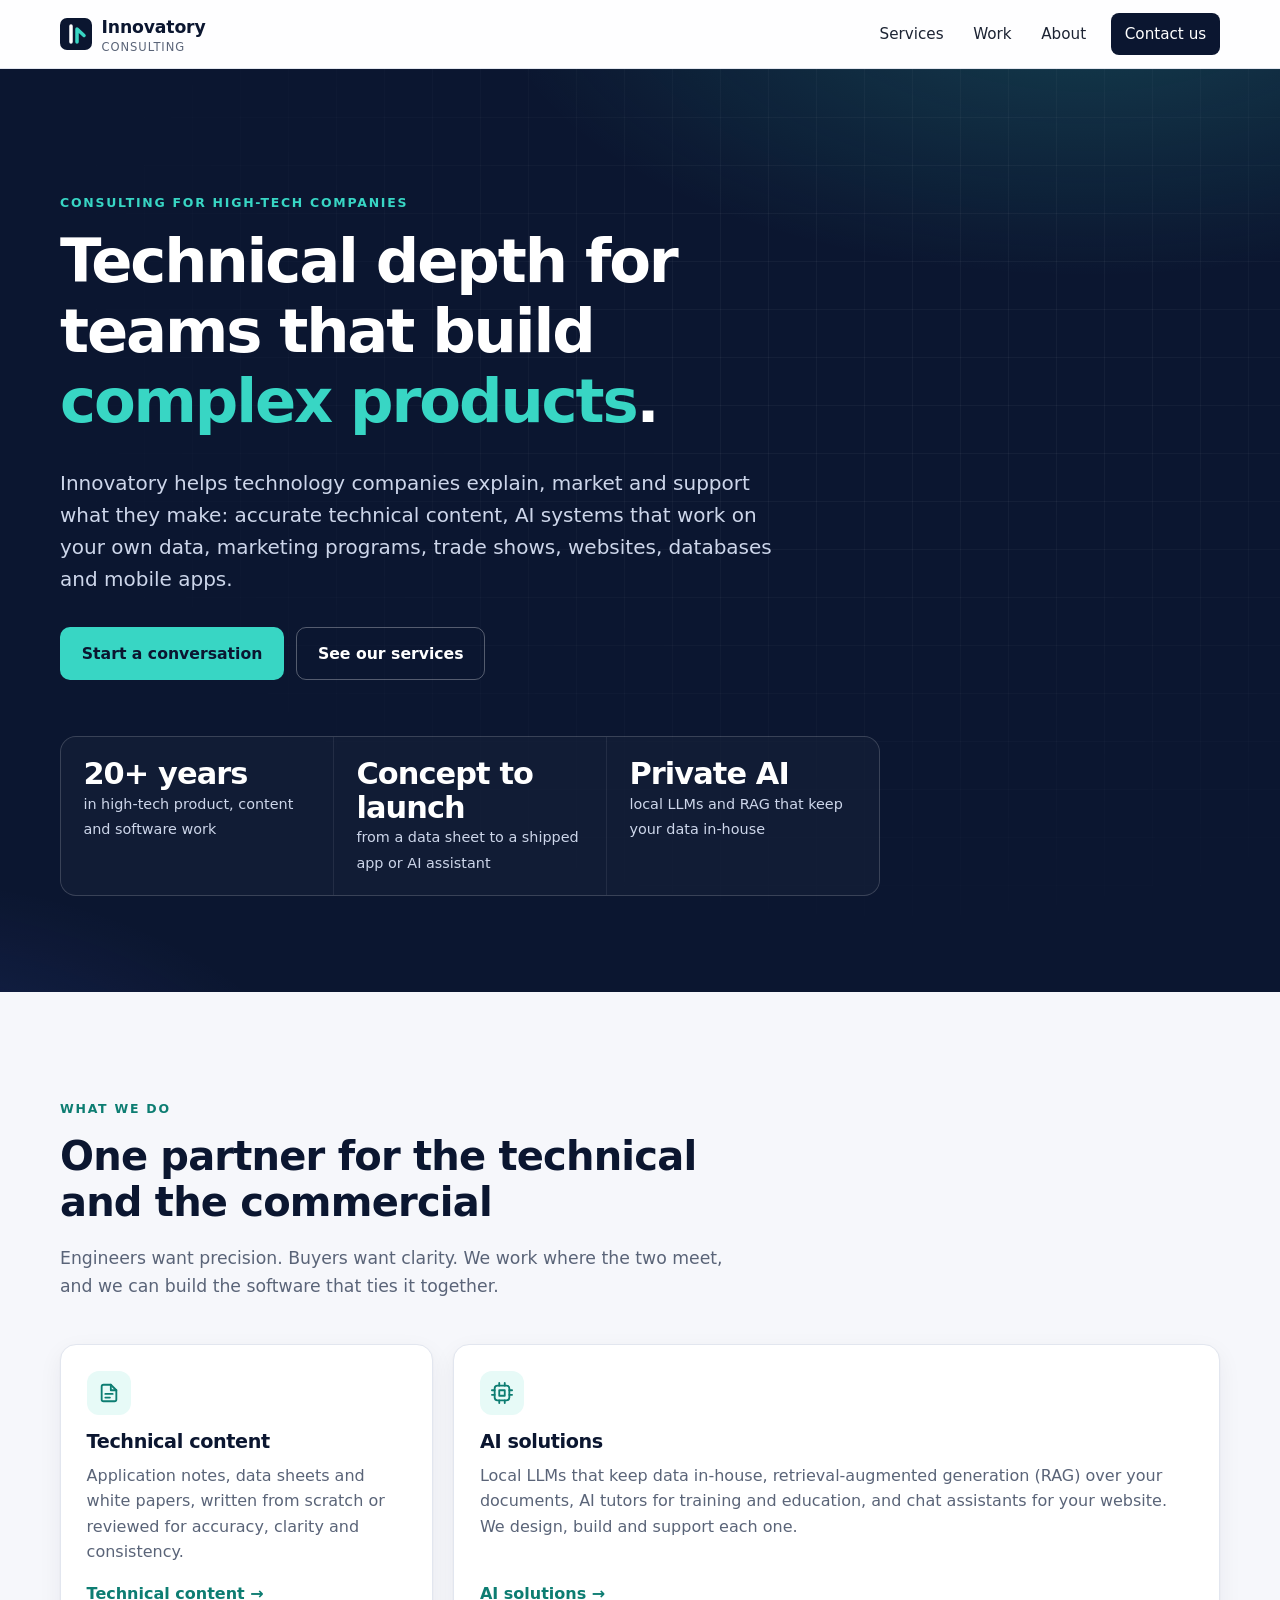
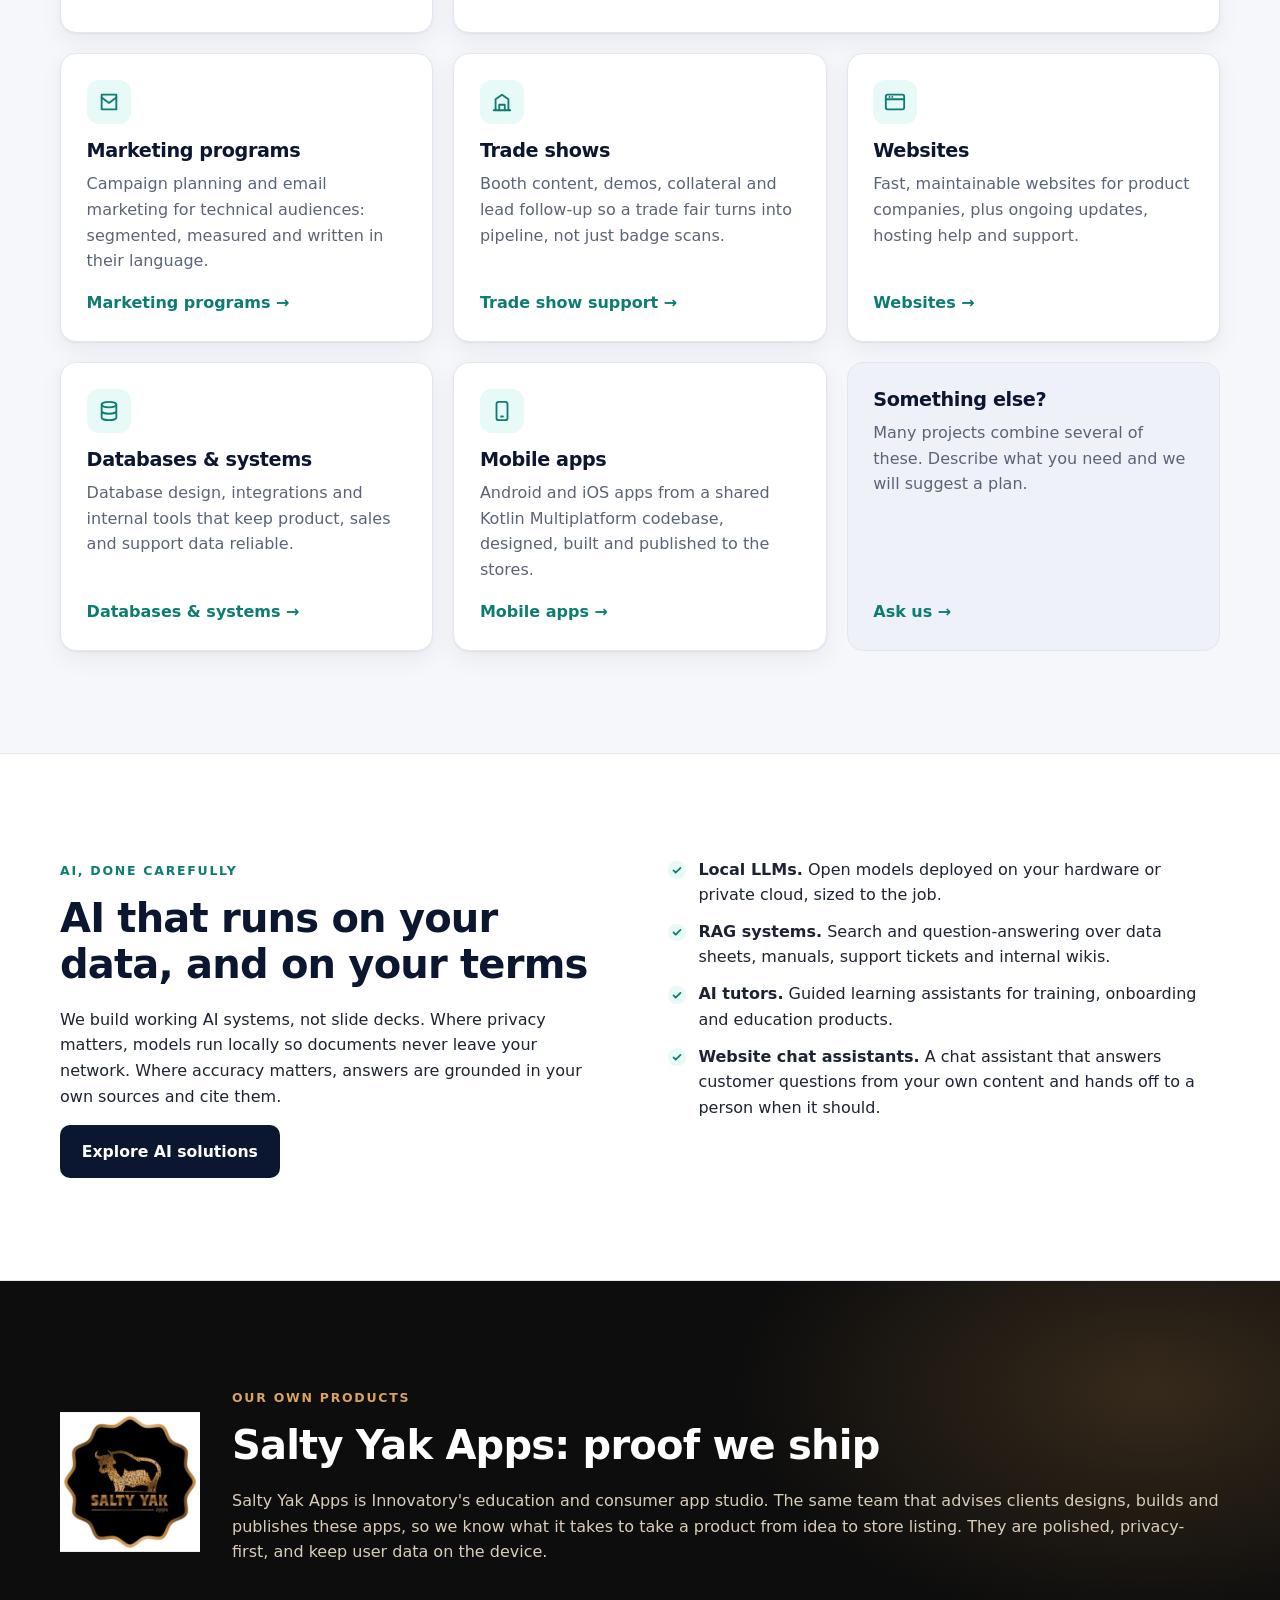
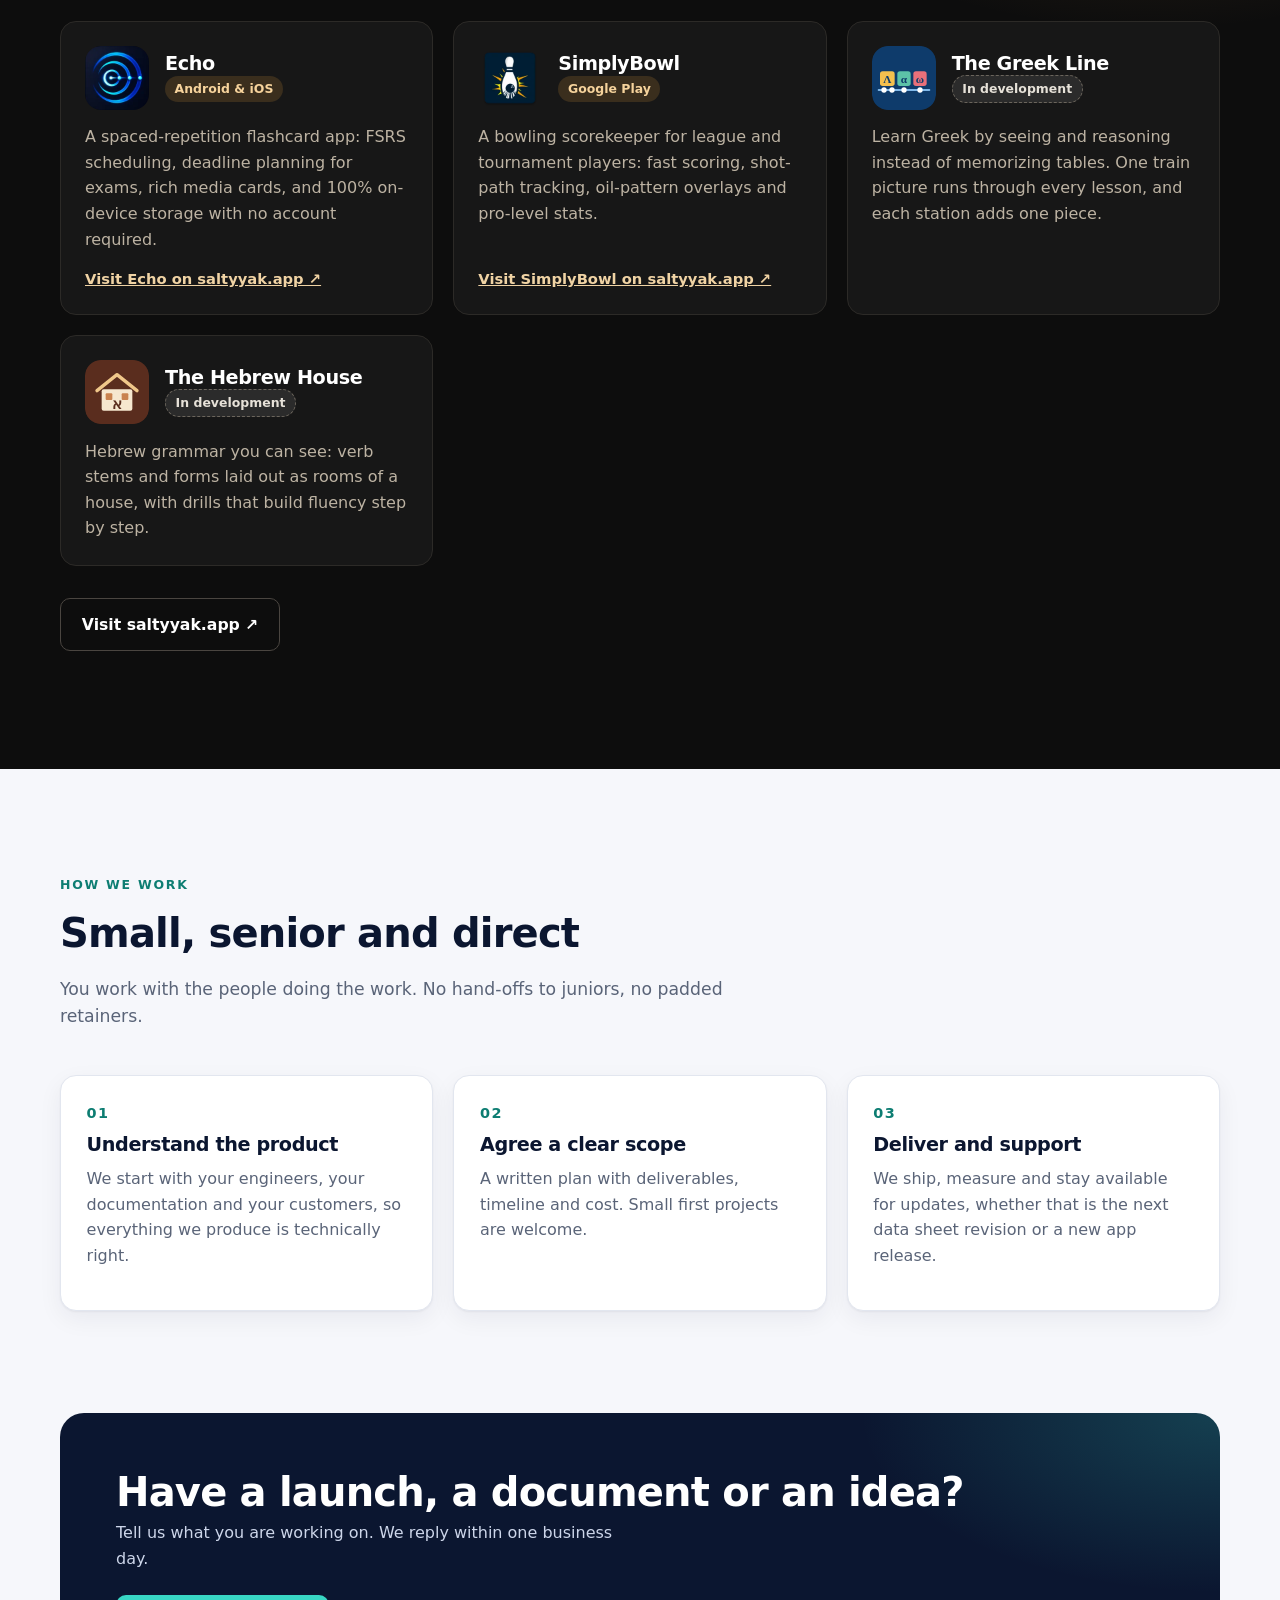
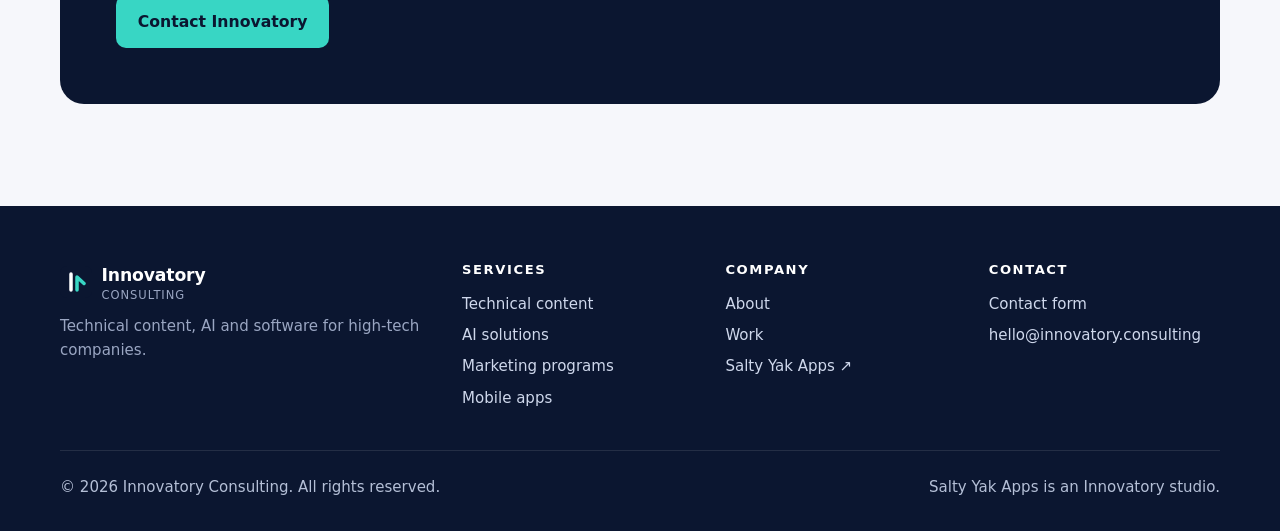
==== index.html @ 27457ef3 "Add new Innovatory Consulting static website Static HTML/CSS/JS site replacing the WordPress site: h" ====
<!doctype html>
<html lang="en">
<head>
  <meta charset="utf-8">
  <meta name="viewport" content="width=device-width, initial-scale=1">
  <title>Innovatory Consulting | Technical content, AI and software for high-tech companies</title>
  <meta name="description" content="Innovatory Consulting helps high-end technology companies with technical content, AI solutions, marketing programs, trade shows, websites, databases and mobile apps. 20+ years of experience.">
  <link rel="canonical" href="https://innovatory.consulting/">
  <link rel="icon" href="/favicon.svg" type="image/svg+xml">
  <meta property="og:title" content="Innovatory Consulting">
  <meta property="og:description" content="Technical content, AI and software for high-tech companies.">
  <meta property="og:type" content="website">
  <meta property="og:url" content="https://innovatory.consulting/">
  <link rel="stylesheet" href="/assets/css/site.css">
  <script src="/assets/js/site.js" defer></script>
</head>
<body>
  <a class="skip" href="#main">Skip to content</a>
  <header class="site-header">
    <div class="container">
      <a class="brand" href="/"><img src="/favicon.svg" alt="" width="32" height="32"><span>Innovatory<small>Consulting</small></span></a>
      <button class="nav-toggle" aria-label="Open menu" aria-expanded="false" aria-controls="nav"><span></span></button>
      <nav class="nav" id="nav" aria-label="Main">
        <a href="/services/">Services</a>
        <a href="/work/">Work</a>
        <a href="/about/">About</a>
        <a class="btn btn-primary" href="/contact/">Contact us</a>
      </nav>
    </div>
  </header>

  <main id="main">
    <section class="hero">
      <div class="container">
        <span class="eyebrow">Consulting for high-tech companies</span>
        <h1>Technical depth for teams that build <em>complex products</em>.</h1>
        <p class="lead">Innovatory helps technology companies explain, market and support what they make: accurate technical content, AI systems that work on your own data, marketing programs, trade shows, websites, databases and mobile apps.</p>
        <div class="hero-actions">
          <a class="btn btn-accent" href="/contact/">Start a conversation</a>
          <a class="btn btn-ghost" href="/services/">See our services</a>
        </div>
        <div class="facts">
          <div><strong>20+ years</strong><span>in high-tech product, content and software work</span></div>
          <div><strong>Concept to launch</strong><span>from a data sheet to a shipped app or AI assistant</span></div>
          <div><strong>Private AI</strong><span>local LLMs and RAG that keep your data in-house</span></div>
        </div>
      </div>
    </section>

    <section class="section">
      <div class="container">
        <div class="section-head">
          <span class="eyebrow">What we do</span>
          <h2>One partner for the technical and the commercial</h2>
          <p>Engineers want precision. Buyers want clarity. We work where the two meet, and we can build the software that ties it together.</p>
        </div>
        <div class="grid grid-3">
          <article class="card">
            <div class="icon"><svg viewBox="0 0 24 24" fill="none" stroke="currentColor" stroke-width="2" stroke-linecap="round" stroke-linejoin="round"><path d="M14 3H6a2 2 0 0 0-2 2v14a2 2 0 0 0 2 2h12a2 2 0 0 0 2-2V9z"/><path d="M14 3v6h6M8 13h8M8 17h5"/></svg></div>
            <h3>Technical content</h3>
            <p>Application notes, data sheets and white papers, written from scratch or reviewed for accuracy, clarity and consistency.</p>
            <a class="link-arrow" href="/services/#technical-content">Technical content</a>
          </article>
          <article class="card card-wide">
            <div class="icon"><svg viewBox="0 0 24 24" fill="none" stroke="currentColor" stroke-width="2" stroke-linecap="round" stroke-linejoin="round"><rect x="4" y="4" width="16" height="16" rx="3"/><path d="M9 9h6v6H9zM9 1v3M15 1v3M9 20v3M15 20v3M20 9h3M20 14h3M1 9h3M1 14h3"/></svg></div>
            <h3>AI solutions</h3>
            <p>Local LLMs that keep data in-house, retrieval-augmented generation (RAG) over your documents, AI tutors for training and education, and chat assistants for your website. We design, build and support each one.</p>
            <a class="link-arrow" href="/services/#ai">AI solutions</a>
          </article>
          <article class="card">
            <div class="icon"><svg viewBox="0 0 24 24" fill="none" stroke="currentColor" stroke-width="2" stroke-linecap="round" stroke-linejoin="round"><path d="M4 4h16v16H4z"/><path d="m4 7 8 6 8-6"/></svg></div>
            <h3>Marketing programs</h3>
            <p>Campaign planning and email marketing for technical audiences: segmented, measured and written in their language.</p>
            <a class="link-arrow" href="/services/#marketing">Marketing programs</a>
          </article>
          <article class="card">
            <div class="icon"><svg viewBox="0 0 24 24" fill="none" stroke="currentColor" stroke-width="2" stroke-linecap="round" stroke-linejoin="round"><path d="M3 21h18M5 21V9l7-5 7 5v12"/><path d="M9 21v-6h6v6"/></svg></div>
            <h3>Trade shows</h3>
            <p>Booth content, demos, collateral and lead follow-up so a trade fair turns into pipeline, not just badge scans.</p>
            <a class="link-arrow" href="/services/#trade-shows">Trade show support</a>
          </article>
          <article class="card">
            <div class="icon"><svg viewBox="0 0 24 24" fill="none" stroke="currentColor" stroke-width="2" stroke-linecap="round" stroke-linejoin="round"><rect x="2" y="4" width="20" height="16" rx="2"/><path d="M2 9h20M6 6.5h.01M9 6.5h.01"/></svg></div>
            <h3>Websites</h3>
            <p>Fast, maintainable websites for product companies, plus ongoing updates, hosting help and support.</p>
            <a class="link-arrow" href="/services/#websites">Websites</a>
          </article>
          <article class="card">
            <div class="icon"><svg viewBox="0 0 24 24" fill="none" stroke="currentColor" stroke-width="2" stroke-linecap="round" stroke-linejoin="round"><ellipse cx="12" cy="5" rx="8" ry="3"/><path d="M4 5v14c0 1.7 3.6 3 8 3s8-1.3 8-3V5M4 12c0 1.7 3.6 3 8 3s8-1.3 8-3"/></svg></div>
            <h3>Databases &amp; systems</h3>
            <p>Database design, integrations and internal tools that keep product, sales and support data reliable.</p>
            <a class="link-arrow" href="/services/#data">Databases &amp; systems</a>
          </article>
          <article class="card">
            <div class="icon"><svg viewBox="0 0 24 24" fill="none" stroke="currentColor" stroke-width="2" stroke-linecap="round" stroke-linejoin="round"><rect x="6" y="2" width="12" height="20" rx="2.5"/><path d="M11 18h2"/></svg></div>
            <h3>Mobile apps</h3>
            <p>Android and iOS apps from a shared Kotlin Multiplatform codebase, designed, built and published to the stores.</p>
            <a class="link-arrow" href="/services/#mobile">Mobile apps</a>
          </article>
          <article class="card card-cta">
            <h3>Something else?</h3>
            <p>Many projects combine several of these. Describe what you need and we will suggest a plan.</p>
            <a class="link-arrow" href="/contact/">Ask us</a>
          </article>
        </div>
      </div>
    </section>

    <section class="section section-alt">
      <div class="container split">
        <div>
          <span class="eyebrow">AI, done carefully</span>
          <h2>AI that runs on your data, and on your terms</h2>
          <p class="prose">We build working AI systems, not slide decks. Where privacy matters, models run locally so documents never leave your network. Where accuracy matters, answers are grounded in your own sources and cite them.</p>
          <a class="btn btn-primary" href="/services/#ai">Explore AI solutions</a>
        </div>
        <ul class="checklist">
          <li><strong>Local LLMs.</strong> Open models deployed on your hardware or private cloud, sized to the job.</li>
          <li><strong>RAG systems.</strong> Search and question-answering over data sheets, manuals, support tickets and internal wikis.</li>
          <li><strong>AI tutors.</strong> Guided learning assistants for training, onboarding and education products.</li>
          <li><strong>Website chat assistants.</strong> A chat assistant that answers customer questions from your own content and hands off to a person when it should.</li>
        </ul>
      </div>
    </section>

    <section class="section yak-band" id="salty-yak">
      <div class="container">
        <div class="yak-intro">
          <img src="/assets/img/saltyyak-logo.webp" alt="Salty Yak Apps logo" width="140" height="140" loading="lazy">
          <div>
            <span class="eyebrow">Our own products</span>
            <h2>Salty Yak Apps: proof we ship</h2>
            <p>Salty Yak Apps is Innovatory's education and consumer app studio. The same team that advises clients designs, builds and publishes these apps, so we know what it takes to take a product from idea to store listing. They are polished, privacy-first, and keep user data on the device.</p>
          </div>
        </div>
        <div class="grid grid-2">
          <article class="app-card">
            <header><img src="/assets/img/echo-icon.webp" alt="" width="64" height="64" loading="lazy"><div><h3>Echo</h3><span class="tag">Android &amp; iOS</span></div></header>
            <p>A spaced-repetition flashcard app: FSRS scheduling, deadline planning for exams, rich media cards, and 100% on-device storage with no account required.</p>
            <div class="links"><a href="https://saltyyak.app/echo/" rel="noopener">Visit Echo on saltyyak.app ↗</a></div>
          </article>
          <article class="app-card">
            <header><img src="/assets/img/simplybowl-icon.webp" alt="" width="64" height="64" loading="lazy"><div><h3>SimplyBowl</h3><span class="tag">Google Play</span></div></header>
            <p>A bowling scorekeeper for league and tournament players: fast scoring, shot-path tracking, oil-pattern overlays and pro-level stats.</p>
            <div class="links"><a href="https://saltyyak.app/simplybowl/" rel="noopener">Visit SimplyBowl on saltyyak.app ↗</a></div>
          </article>
          <article class="app-card">
            <header><img src="/assets/img/greek-line.svg" alt="" width="64" height="64" loading="lazy"><div><h3>The Greek Line</h3><span class="tag dev">In development</span></div></header>
            <p>Learn Greek by seeing and reasoning instead of memorizing tables. One train picture runs through every lesson, and each station adds one piece.</p>
          </article>
          <article class="app-card">
            <header><img src="/assets/img/hebrew-house.svg" alt="" width="64" height="64" loading="lazy"><div><h3>The Hebrew House</h3><span class="tag dev">In development</span></div></header>
            <p>Hebrew grammar you can see: verb stems and forms laid out as rooms of a house, with drills that build fluency step by step.</p>
          </article>
        </div>
        <p style="margin-top:2rem"><a class="btn btn-outline" href="https://saltyyak.app/" rel="noopener">Visit saltyyak.app ↗</a></p>
      </div>
    </section>

    <section class="section">
      <div class="container">
        <div class="section-head">
          <span class="eyebrow">How we work</span>
          <h2>Small, senior and direct</h2>
          <p>You work with the people doing the work. No hand-offs to juniors, no padded retainers.</p>
        </div>
        <div class="grid grid-3 steps">
          <article class="card"><h3>Understand the product</h3><p>We start with your engineers, your documentation and your customers, so everything we produce is technically right.</p></article>
          <article class="card"><h3>Agree a clear scope</h3><p>A written plan with deliverables, timeline and cost. Small first projects are welcome.</p></article>
          <article class="card"><h3>Deliver and support</h3><p>We ship, measure and stay available for updates, whether that is the next data sheet revision or a new app release.</p></article>
        </div>
      </div>
    </section>

    <!--
      TESTIMONIALS (placeholder, hidden). To publish real testimonials, replace the text below
      with quotes the clients have approved, then remove these comment markers.
    <section class="section section-alt">
      <div class="container">
        <div class="section-head"><span class="eyebrow">Clients</span><h2>What clients say</h2></div>
        <div class="grid grid-3">
          <figure class="card"><blockquote>"Client quote here."</blockquote><figcaption>Name, Title, Company</figcaption></figure>
        </div>
      </div>
    </section>
    -->

    <section class="section" style="padding-top:0">
      <div class="container">
        <div class="cta">
          <div>
            <h2>Have a launch, a document or an idea?</h2>
            <p>Tell us what you are working on. We reply within one business day.</p>
          </div>
          <a class="btn btn-accent" href="/contact/">Contact Innovatory</a>
        </div>
      </div>
    </section>
  </main>

  <footer class="site-footer">
    <div class="container">
      <div class="footer-grid">
        <div>
          <a class="brand" href="/"><img src="/favicon.svg" alt="" width="32" height="32"><span>Innovatory<small>Consulting</small></span></a>
          <p>Technical content, AI and software for high-tech companies.</p>
        </div>
        <div><h4>Services</h4><ul>
          <li><a href="/services/#technical-content">Technical content</a></li>
          <li><a href="/services/#ai">AI solutions</a></li>
          <li><a href="/services/#marketing">Marketing programs</a></li>
          <li><a href="/services/#mobile">Mobile apps</a></li>
        </ul></div>
        <div><h4>Company</h4><ul>
          <li><a href="/about/">About</a></li>
          <li><a href="/work/">Work</a></li>
          <li><a href="https://saltyyak.app/" rel="noopener">Salty Yak Apps ↗</a></li>
        </ul></div>
        <div><h4>Contact</h4><ul>
          <li><a href="/contact/">Contact form</a></li>
          <li><a href="mailto:hello@innovatory.consulting">hello@innovatory.consulting</a></li>
        </ul></div>
      </div>
      <div class="footer-bottom"><span>© <span data-year>2026</span> Innovatory Consulting. All rights reserved.</span><span>Salty Yak Apps is an Innovatory studio.</span></div>
    </div>
  </footer>
</body>
</html>
---- assets/css/site.css ----
/* Innovatory Consulting — site styles. No build step; edit directly. */
:root {
  --ink: #0b1630;
  --ink-2: #132447;
  --accent: #38d6c4;
  --accent-ink: #0d7d72;
  --text: #1c2333;
  --muted: #5a6478;
  --bg: #f6f7fb;
  --card: #fff;
  --line: #e2e6ef;
  --radius: 16px;
  --shadow: 0 1px 2px rgb(11 22 48 / 5%), 0 8px 24px rgb(11 22 48 / 6%);
  --max: 1160px;
  --font: ui-sans-serif, system-ui, -apple-system, "Segoe UI", Roboto, "Helvetica Neue", Arial, sans-serif;
}

*, *::before, *::after { box-sizing: border-box; }
html { scroll-behavior: smooth; scroll-padding-top: 88px; }
@media (prefers-reduced-motion: reduce) { html { scroll-behavior: auto; } }
body { margin: 0; font-family: var(--font); color: var(--text); background: var(--bg); line-height: 1.6; -webkit-font-smoothing: antialiased; }
img { max-width: 100%; display: block; }
a { color: var(--accent-ink); }
h1, h2, h3, h4 { overflow-wrap: break-word; color: var(--ink); line-height: 1.15; letter-spacing: -0.02em; margin: 0 0 .5em; }
h1 { font-size: clamp(2rem, 5vw + .5rem, 3.8rem); letter-spacing: -0.035em; }
h2 { font-size: clamp(1.75rem, 3.2vw, 2.5rem); }
h3 { font-size: 1.2rem; }
p { margin: 0 0 1em; }
.container { width: min(var(--max), 100% - 2.5rem); margin-inline: auto; }
.skip { position: absolute; left: -999px; top: 0; background: #fff; padding: .6rem 1rem; z-index: 100; }
.skip:focus { left: 1rem; top: 1rem; }

/* Header */
.site-header { position: sticky; top: 0; z-index: 50; background: rgb(255 255 255 / 85%); backdrop-filter: saturate(1.6) blur(12px); border-bottom: 1px solid var(--line); }
.site-header .container { display: flex; align-items: center; justify-content: space-between; height: 68px; }
.brand { display: flex; align-items: center; gap: .6rem; text-decoration: none; color: var(--ink); font-weight: 700; font-size: 1.08rem; letter-spacing: -0.01em; }
.brand img { width: 32px; height: 32px; }
.brand small { display: block; font-weight: 500; font-size: .72rem; color: var(--muted); letter-spacing: .08em; text-transform: uppercase; line-height: 1; }
.nav { display: flex; align-items: center; gap: .25rem; }
.nav a { color: var(--text); text-decoration: none; font-weight: 500; font-size: .95rem; padding: .5rem .8rem; border-radius: 8px; }
.nav a:hover { background: #eef1f7; }
.nav a[aria-current="page"] { color: var(--ink); background: #eef1f7; }
.nav .btn { margin-left: .5rem; }
.nav-toggle { display: none; background: none; border: 1px solid var(--line); border-radius: 10px; width: 42px; height: 42px; cursor: pointer; }
.nav-toggle span, .nav-toggle span::before, .nav-toggle span::after { display: block; width: 18px; height: 2px; background: var(--ink); margin: auto; position: relative; content: ""; }
.nav-toggle span::before { position: absolute; top: -6px; } .nav-toggle span::after { position: absolute; top: 6px; }
@media (max-width: 820px) {
  .nav-toggle { display: block; }
  .nav { display: none; position: absolute; top: 68px; left: 0; right: 0; background: #fff; flex-direction: column; align-items: stretch; padding: .75rem 1.25rem 1.25rem; border-bottom: 1px solid var(--line); box-shadow: var(--shadow); }
  .nav.open { display: flex; }
  .nav a { padding: .8rem; }
  .nav .btn { margin: .5rem 0 0; text-align: center; }
}

/* Buttons */
.btn { display: inline-flex; align-items: center; justify-content: center; gap: .5rem; padding: .8rem 1.3rem; border-radius: 10px; font-weight: 600; font-size: .98rem; text-decoration: none; border: 1px solid transparent; cursor: pointer; transition: transform .15s ease, background .15s ease, box-shadow .15s ease; font-family: inherit; }
.btn:hover { transform: translateY(-1px); }
.btn-primary { background: var(--ink); color: #fff !important; }
.btn-primary:hover { background: var(--ink-2); box-shadow: 0 6px 18px rgb(11 22 48 / 22%); }
.btn-accent { background: var(--accent); color: var(--ink) !important; }
.btn-accent:hover { background: #5be3d3; }
.btn-ghost { border-color: rgb(255 255 255 / 30%); color: #fff !important; }
.btn-ghost:hover { background: rgb(255 255 255 / 8%); }
.btn-outline { border-color: var(--line); color: var(--ink) !important; background: #fff; }
.link-arrow { font-weight: 600; text-decoration: none; color: var(--accent-ink); }
.link-arrow::after { content: " →"; transition: margin .15s; }
.link-arrow:hover::after { margin-left: .2rem; }

/* Hero */
.hero { position: relative; color: #cdd6ea; background: radial-gradient(1000px 500px at 85% -10%, rgb(56 214 196 / 22%), transparent 60%), radial-gradient(800px 500px at -10% 120%, rgb(88 112 255 / 22%), transparent 60%), var(--ink); overflow: hidden; }
.hero::before { content: ""; position: absolute; inset: 0; background-image: linear-gradient(rgb(255 255 255 / 4%) 1px, transparent 1px), linear-gradient(90deg, rgb(255 255 255 / 4%) 1px, transparent 1px); background-size: 48px 48px; mask-image: radial-gradient(ellipse at 70% 30%, #000 20%, transparent 70%); }
.hero .container { position: relative; padding: clamp(4rem, 10vw, 7.5rem) 0 clamp(3.5rem, 8vw, 6rem); }
.hero h1 { color: #fff; max-width: 15ch; }
.hero h1 em { font-style: normal; color: var(--accent); }
.hero .lead { font-size: clamp(1.05rem, 1.6vw, 1.25rem); max-width: 58ch; margin-bottom: 2rem; }
.hero-actions { display: flex; flex-wrap: wrap; gap: .75rem; }
.eyebrow { display: inline-block; font-size: .78rem; font-weight: 700; letter-spacing: .14em; text-transform: uppercase; color: var(--accent-ink); margin-bottom: .9rem; }
.hero .eyebrow { color: var(--accent); }
.page-hero .container { padding: clamp(3.5rem, 8vw, 5.5rem) 0 clamp(3rem, 6vw, 4.5rem); }
.page-hero h1 { max-width: 20ch; font-size: clamp(2.1rem, 4.4vw, 3.2rem); }

/* Short screens such as phones in landscape: less vertical padding in heroes. */
@media (max-height: 500px) and (orientation: landscape) { .hero .container, .page-hero .container { padding: 2.5rem 0; } .facts { margin-top: 2rem; } .hero h1 { font-size: 2.2rem; } }

/* Facts strip */
.facts { display: grid; grid-template-columns: repeat(3, 1fr); gap: 1px; background: rgb(255 255 255 / 10%); border: 1px solid rgb(255 255 255 / 10%); border-radius: var(--radius); overflow: hidden; margin-top: 3.5rem; max-width: 820px; }
.facts div { background: rgb(11 22 48 / 70%); padding: 1.25rem 1.4rem; }
.facts strong { display: block; color: #fff; font-size: 1.9rem; letter-spacing: -0.03em; line-height: 1.1; }
.facts span { font-size: .9rem; }
@media (max-width: 640px) { .facts { grid-template-columns: 1fr; } }

/* Sections */
.section { padding: clamp(4rem, 8vw, 6.5rem) 0; }
.section-alt { background: #fff; border-block: 1px solid var(--line); }
.section-head { max-width: 680px; margin-bottom: 2.75rem; }
.section-head p { color: var(--muted); font-size: 1.08rem; }
.center { text-align: center; margin-inline: auto; }

/* Cards */
.grid { display: grid; gap: 1.25rem; }
.grid-3 { grid-template-columns: repeat(auto-fill, minmax(min(290px, 100%), 1fr)); }
.grid-2 { grid-template-columns: repeat(auto-fill, minmax(min(340px, 100%), 1fr)); }
.card { background: var(--card); border: 1px solid var(--line); border-radius: var(--radius); padding: clamp(1.15rem, 4vw, 1.6rem); box-shadow: var(--shadow); display: flex; flex-direction: column; transition: border-color .15s, transform .15s; }
.card:hover { border-color: #c9d2e3; }
@media (min-width: 980px) { .card-wide { grid-column: span 2; } }
.card-cta { background: #eef1f7; box-shadow: none; }
.card p { color: var(--muted); flex: 1; }
.icon { width: 44px; height: 44px; border-radius: 12px; display: grid; place-items: center; background: #e7faf7; color: var(--accent-ink); margin-bottom: 1rem; }
.icon svg { width: 22px; height: 22px; }

/* Services page */
.service { display: grid; grid-template-columns: 1fr 1.2fr; gap: 3rem; padding: 3rem 0; border-top: 1px solid var(--line); }
.service:first-child { border-top: 0; padding-top: 0; }
.service h2 { font-size: clamp(1.5rem, 2.6vw, 2rem); }
.service .intro { color: var(--muted); font-size: 1.05rem; }
.checklist { list-style: none; padding: 0; margin: 0; display: grid; gap: .7rem; }
.checklist li { position: relative; padding-left: 1.9rem; }
.checklist li::before { content: ""; position: absolute; left: 0; top: .3rem; width: 1.1rem; height: 1.1rem; border-radius: 50%; background: #e7faf7 url("data:image/svg+xml,%3Csvg xmlns='http://www.w3.org/2000/svg' viewBox='0 0 16 16'%3E%3Cpath d='M4 8.5l2.5 2.5L12 5.5' fill='none' stroke='%230d7d72' stroke-width='2' stroke-linecap='round' stroke-linejoin='round'/%3E%3C/svg%3E") center/80% no-repeat; }
.service-nav { display: flex; flex-wrap: wrap; gap: .5rem; margin-top: 2rem; }
.service-nav a { color: #dfe6f5; text-decoration: none; font-size: .9rem; border: 1px solid rgb(255 255 255 / 18%); padding: .4rem .8rem; border-radius: 999px; }
.service-nav a:hover { background: rgb(255 255 255 / 8%); }
@media (max-width: 820px) { .service { grid-template-columns: 1fr; gap: 1.25rem; } }

/* Steps */
.steps { counter-reset: step; }
@media (min-width: 700px) { .grid.steps { grid-template-columns: repeat(3, 1fr); } }
.steps .card::before { counter-increment: step; content: "0" counter(step); font-weight: 700; color: var(--accent-ink); font-size: .9rem; letter-spacing: .1em; margin-bottom: .6rem; }

/* Salty Yak */
.yak-band { background: #0d0d0d; color: #d9cdb8; position: relative; overflow: hidden; }
.yak-band::before { content: ""; position: absolute; inset: 0; background: radial-gradient(700px 400px at 90% 10%, rgb(201 144 76 / 22%), transparent 60%); }
.yak-band .container { position: relative; }
.yak-band h2, .yak-band h3 { color: #fff; }
.yak-band .eyebrow { color: #d8a35f; }
.yak-intro { display: grid; grid-template-columns: auto 1fr; gap: 2rem; align-items: center; margin-bottom: 2.5rem; }
.yak-intro img { width: 140px; height: 140px; }
@media (max-width: 640px) { .yak-intro { grid-template-columns: 1fr; } .yak-intro img { width: 110px; height: 110px; } }
.app-card { background: #171717; border: 1px solid #2c2a27; border-radius: var(--radius); padding: 1.5rem; display: flex; flex-direction: column; gap: .9rem; }
.app-card header { display: flex; align-items: center; gap: 1rem; }
.app-card img { width: 64px; height: 64px; border-radius: 16px; flex: none; }
.app-card h3 { margin: 0; }
.app-card p { margin: 0; color: #bdb3a3; flex: 1; }
.app-card .tag { display: inline-block; font-size: .78rem; font-weight: 600; padding: .2rem .6rem; border-radius: 999px; background: #3a2e1d; color: #f6d39c; }
.app-card .tag.dev { background: #2b2b2b; color: #e6e1d8; border: 1px dashed #6b655c; }
.app-card .links { display: flex; flex-wrap: wrap; gap: .5rem; }
.app-card .links a { color: #f0d3a4; font-weight: 600; font-size: .92rem; }
.yak-band .btn-outline { background: transparent; color: #fff !important; border-color: #4a4540; }

/* App detail (apps page) */
.app-detail { display: grid; grid-template-columns: 96px 1fr; gap: 1.75rem; padding: 2.5rem 0; border-top: 1px solid var(--line); }
.app-detail:first-of-type { border-top: 0; }
.app-detail img { width: 96px; height: 96px; border-radius: 22px; box-shadow: var(--shadow); }
.app-detail .meta { display: flex; flex-wrap: wrap; gap: .5rem; margin: .25rem 0 1rem; }
.pill { font-size: .78rem; font-weight: 600; padding: .25rem .65rem; border-radius: 999px; background: #eef1f7; color: var(--ink-2); }
.pill.live { background: #e3f8ee; color: #136c43; }
.pill.dev { background: #fff4de; color: #8a5a00; }
@media (max-width: 640px) { .app-detail { grid-template-columns: 1fr; } }

/* CTA */
.cta { background: var(--ink); color: #cdd6ea; border-radius: 24px; padding: clamp(2.25rem, 5vw, 3.5rem); display: flex; flex-wrap: wrap; align-items: center; justify-content: space-between; gap: 1.5rem; background-image: radial-gradient(600px 300px at 100% 0, rgb(56 214 196 / 22%), transparent 60%); }
.cta h2 { color: #fff; margin-bottom: .3rem; }
.cta p { margin: 0; max-width: 52ch; }

/* Two-column prose */
.split > *, .grid > *, .form .row > * { min-width: 0; }
.split { display: grid; grid-template-columns: 1fr 1fr; gap: 3.5rem; align-items: start; }
@media (max-width: 820px) { .split { grid-template-columns: 1fr; gap: 2rem; } }
.prose p { font-size: 1.06rem; }

/* Contact */
.form { display: grid; gap: 1rem; }
.form .row { display: grid; grid-template-columns: 1fr 1fr; gap: 1rem; }
@media (max-width: 560px) { .form .row { grid-template-columns: 1fr; } }
.form label { display: grid; gap: .35rem; font-weight: 600; font-size: .92rem; color: var(--ink); }
.form label span.opt { font-weight: 400; color: var(--muted); }
.form input, .form select, .form textarea { font: inherit; padding: .75rem .9rem; border: 1px solid #cfd6e4; border-radius: 10px; background: #fff; color: var(--text); width: 100%; }
.form textarea { min-height: 150px; resize: vertical; }
.form input:focus, .form select:focus, .form textarea:focus { outline: 3px solid rgb(56 214 196 / 35%); border-color: var(--accent-ink); }
.hp { position: absolute; left: -5000px; }
.form-status { padding: .9rem 1rem; border-radius: 10px; font-weight: 500; }
.form-status.ok { background: #e3f8ee; color: #136c43; }
.form-status.err { background: #fdecec; color: #9b1c1c; }
.contact-aside .card + .card { margin-top: 1rem; }
.contact-aside h3 { font-size: 1.05rem; }

/* Footer */
.site-footer { background: var(--ink); color: #9aa6c2; padding: 3.5rem 0 2rem; font-size: .94rem; }
.site-footer a { color: #cfd8ec; text-decoration: none; }
.site-footer a:hover { color: #fff; }
.footer-grid { display: grid; grid-template-columns: 1.6fr 1fr 1fr 1fr; gap: 2rem; }
.footer-grid h4 { color: #fff; font-size: .82rem; letter-spacing: .12em; text-transform: uppercase; margin-bottom: .9rem; }
.footer-grid ul { list-style: none; padding: 0; margin: 0; display: grid; gap: .45rem; }
.site-footer .brand { color: #fff; margin-bottom: .8rem; }
.site-footer .brand small { color: #9aa6c2; }
.footer-bottom { color: #b4bfd6; border-top: 1px solid rgb(255 255 255 / 10%); margin-top: 2.5rem; padding-top: 1.5rem; display: flex; flex-wrap: wrap; justify-content: space-between; gap: 1rem; }
@media (max-width: 1000px) { .footer-grid { grid-template-columns: 1fr 1fr; } }
@media (max-width: 520px) { .footer-grid { grid-template-columns: 1fr; } }
.site-footer a, .contact-aside a { overflow-wrap: anywhere; }
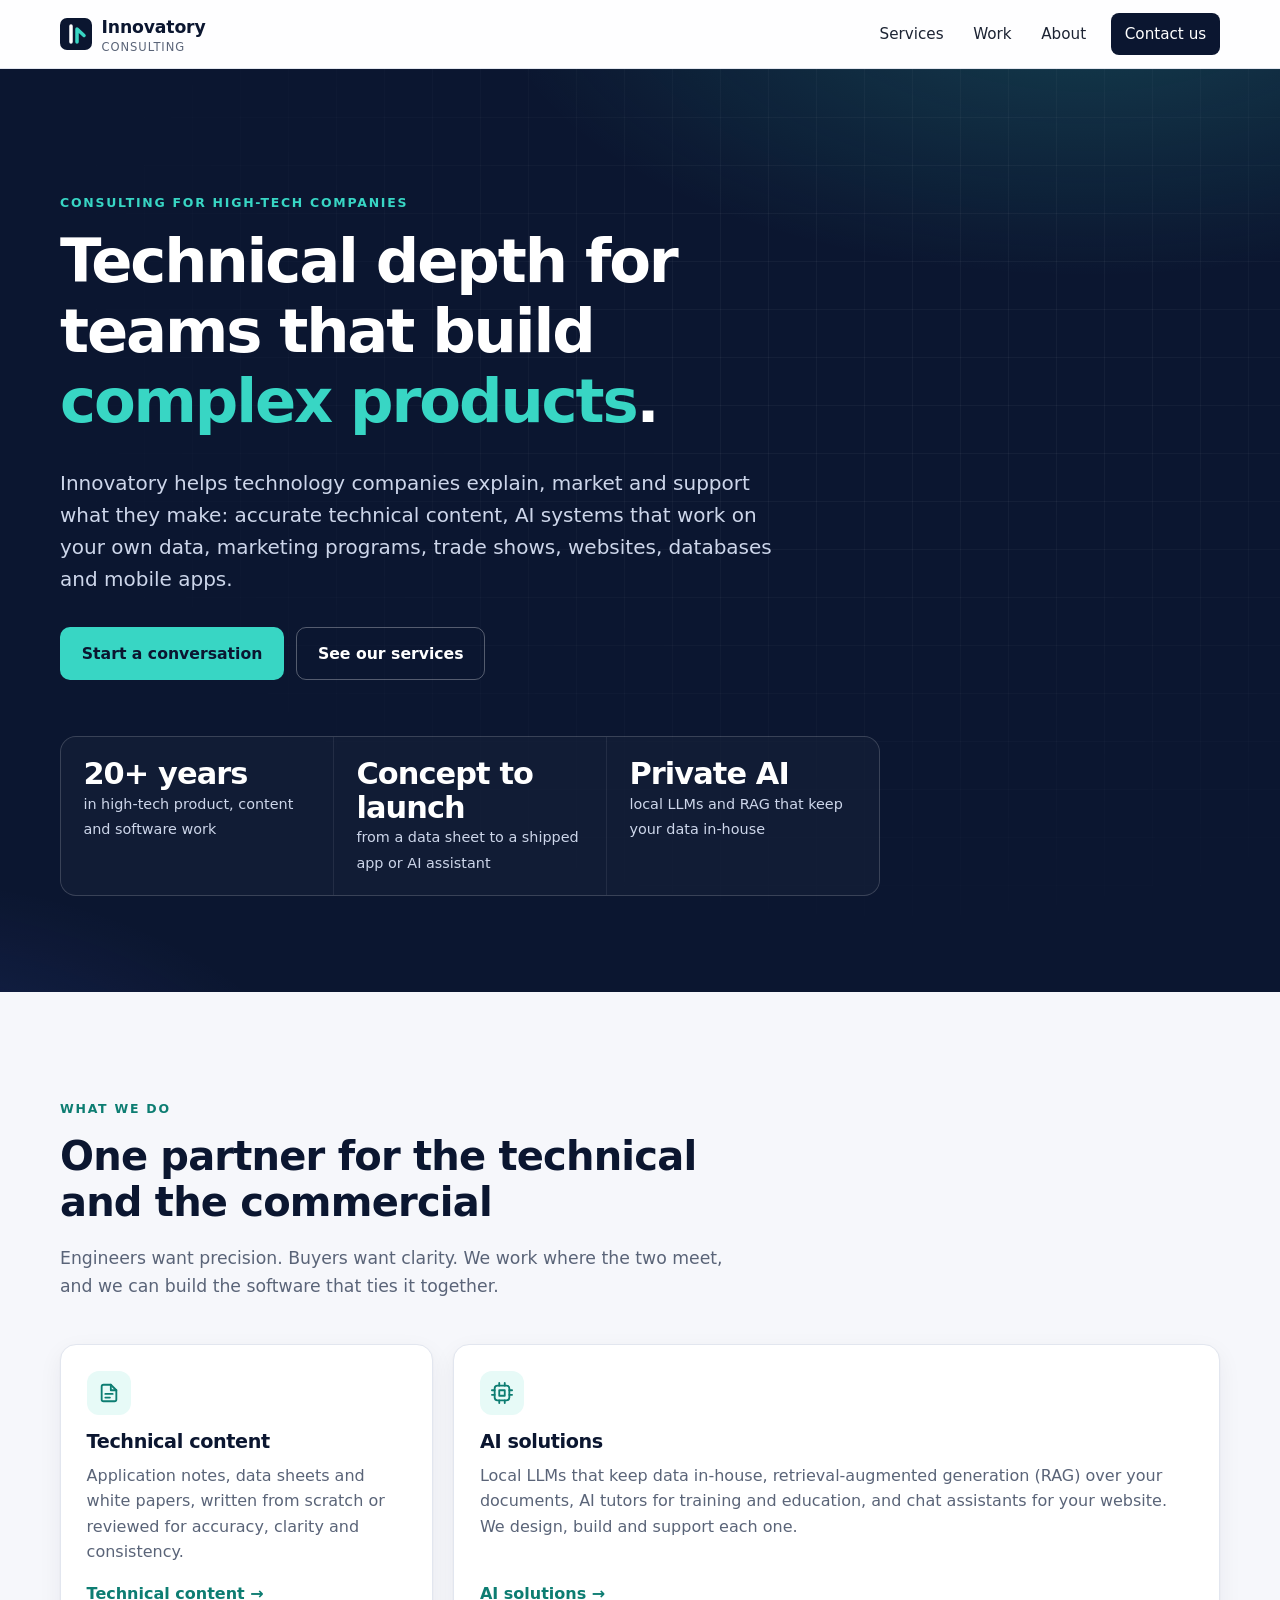
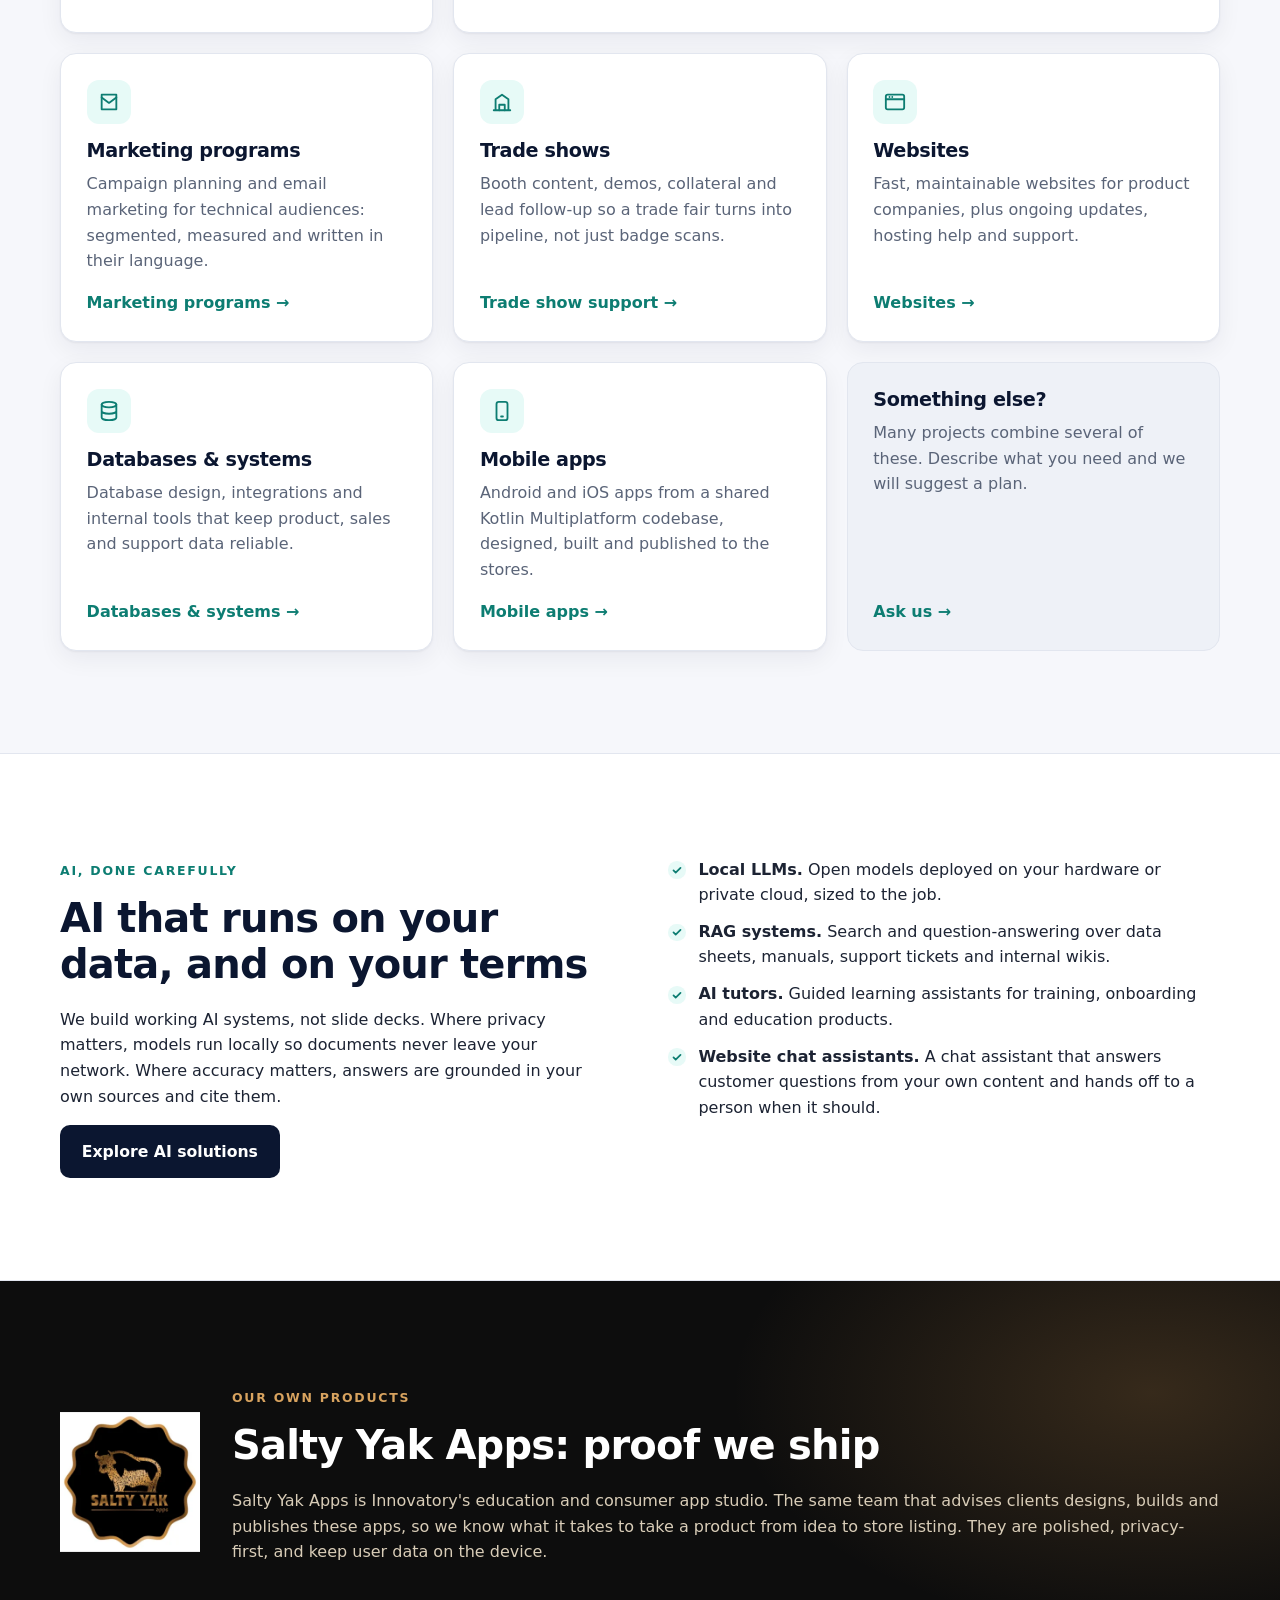
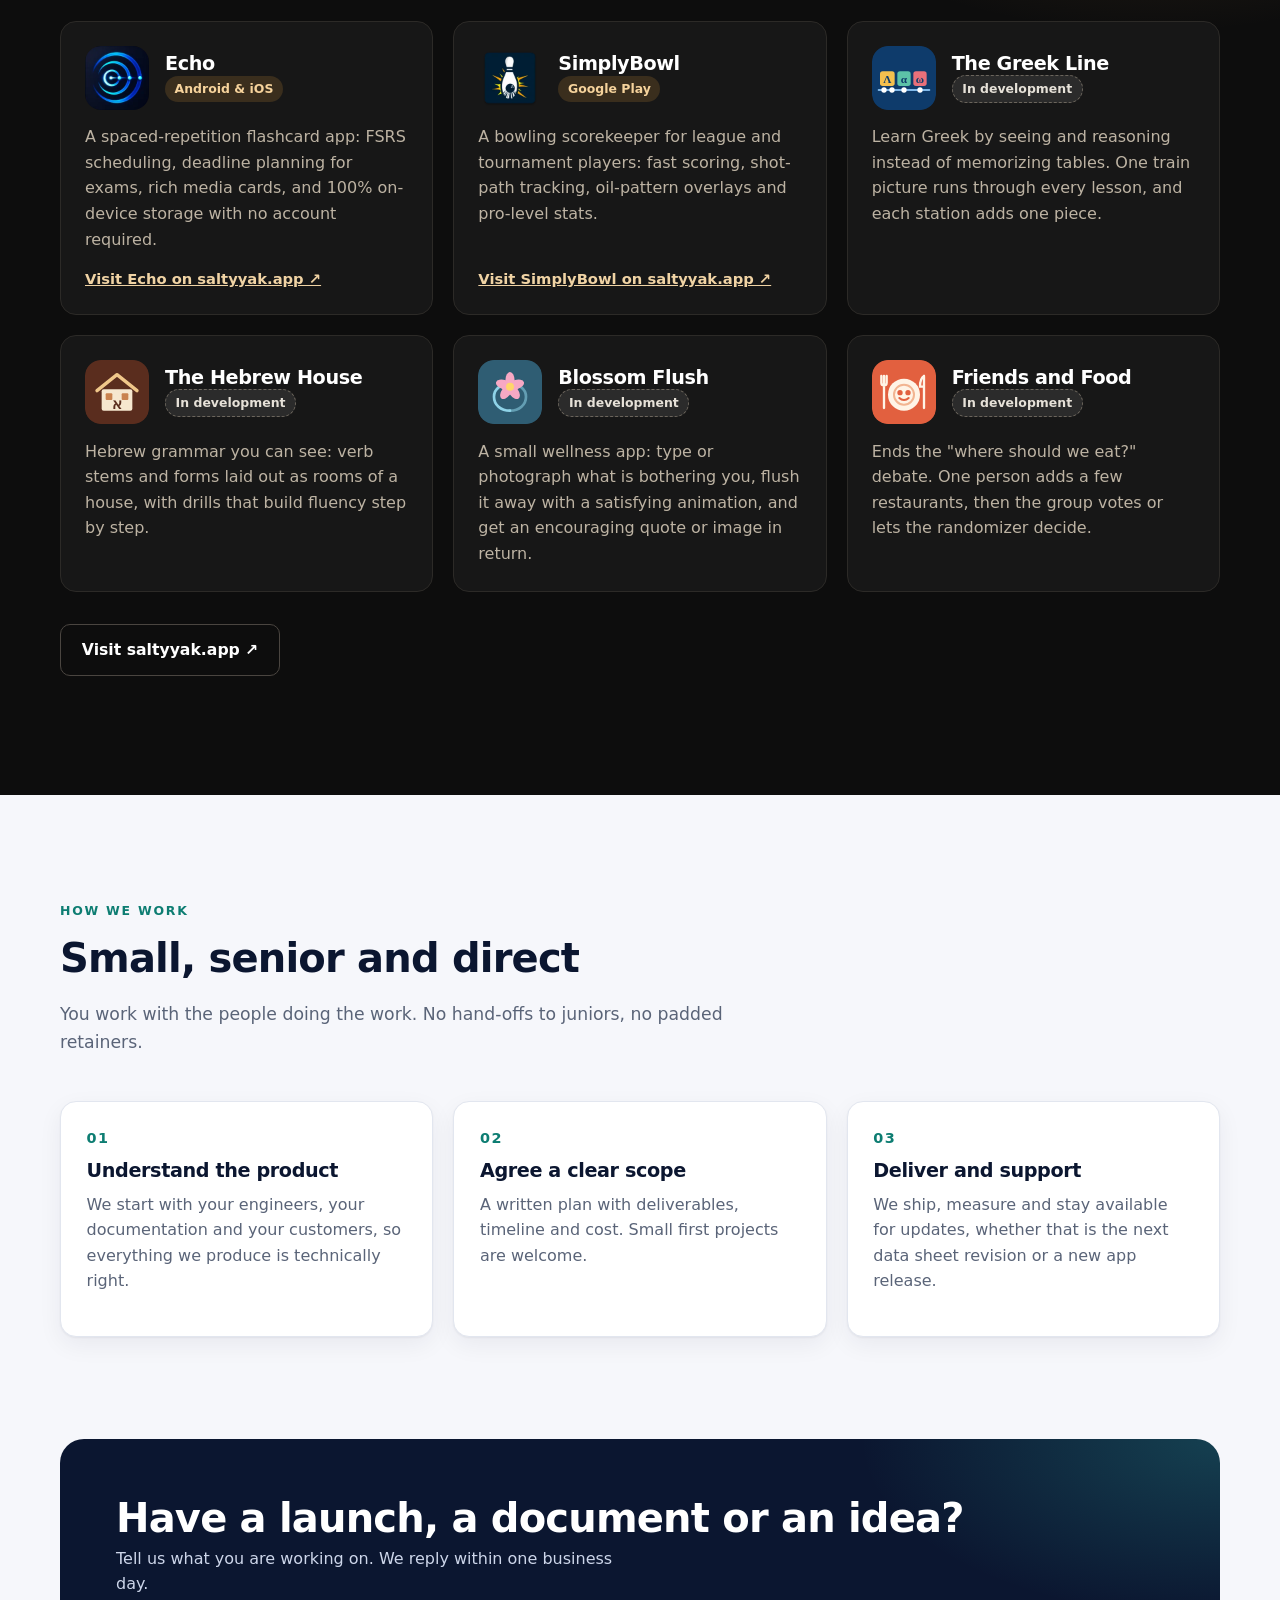
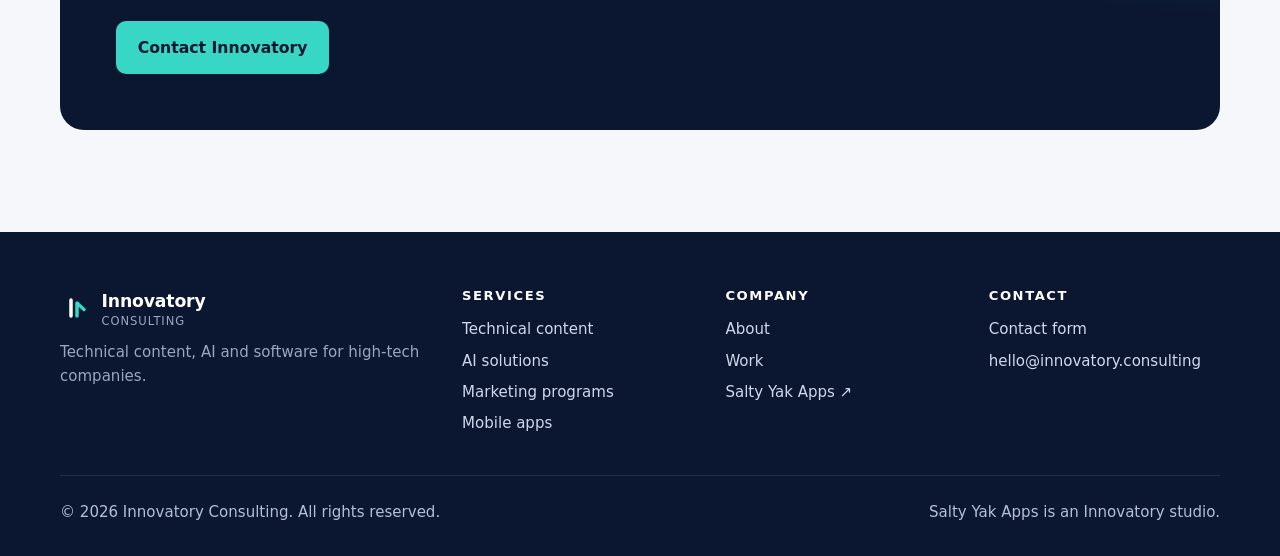
==== commit a82dae1a: "Add Blossom Flush and Friends and Food to the Salty Yak portfolio Both are listed as in development " ====
--- a/index.html
+++ b/index.html
@@ -152,6 +152,14 @@
             <header><img src="/assets/img/hebrew-house.svg" alt="" width="64" height="64" loading="lazy"><div><h3>The Hebrew House</h3><span class="tag dev">In development</span></div></header>
             <p>Hebrew grammar you can see: verb stems and forms laid out as rooms of a house, with drills that build fluency step by step.</p>
           </article>
+          <article class="app-card">
+            <header><img src="/assets/img/blossom-flush.svg" alt="" width="64" height="64" loading="lazy"><div><h3>Blossom Flush</h3><span class="tag dev">In development</span></div></header>
+            <p>A small wellness app: type or photograph what is bothering you, flush it away with a satisfying animation, and get an encouraging quote or image in return.</p>
+          </article>
+          <article class="app-card">
+            <header><img src="/assets/img/friends-and-food.svg" alt="" width="64" height="64" loading="lazy"><div><h3>Friends and Food</h3><span class="tag dev">In development</span></div></header>
+            <p>Ends the "where should we eat?" debate. One person adds a few restaurants, then the group votes or lets the randomizer decide.</p>
+          </article>
         </div>
         <p style="margin-top:2rem"><a class="btn btn-outline" href="https://saltyyak.app/" rel="noopener">Visit saltyyak.app ↗</a></p>
       </div>
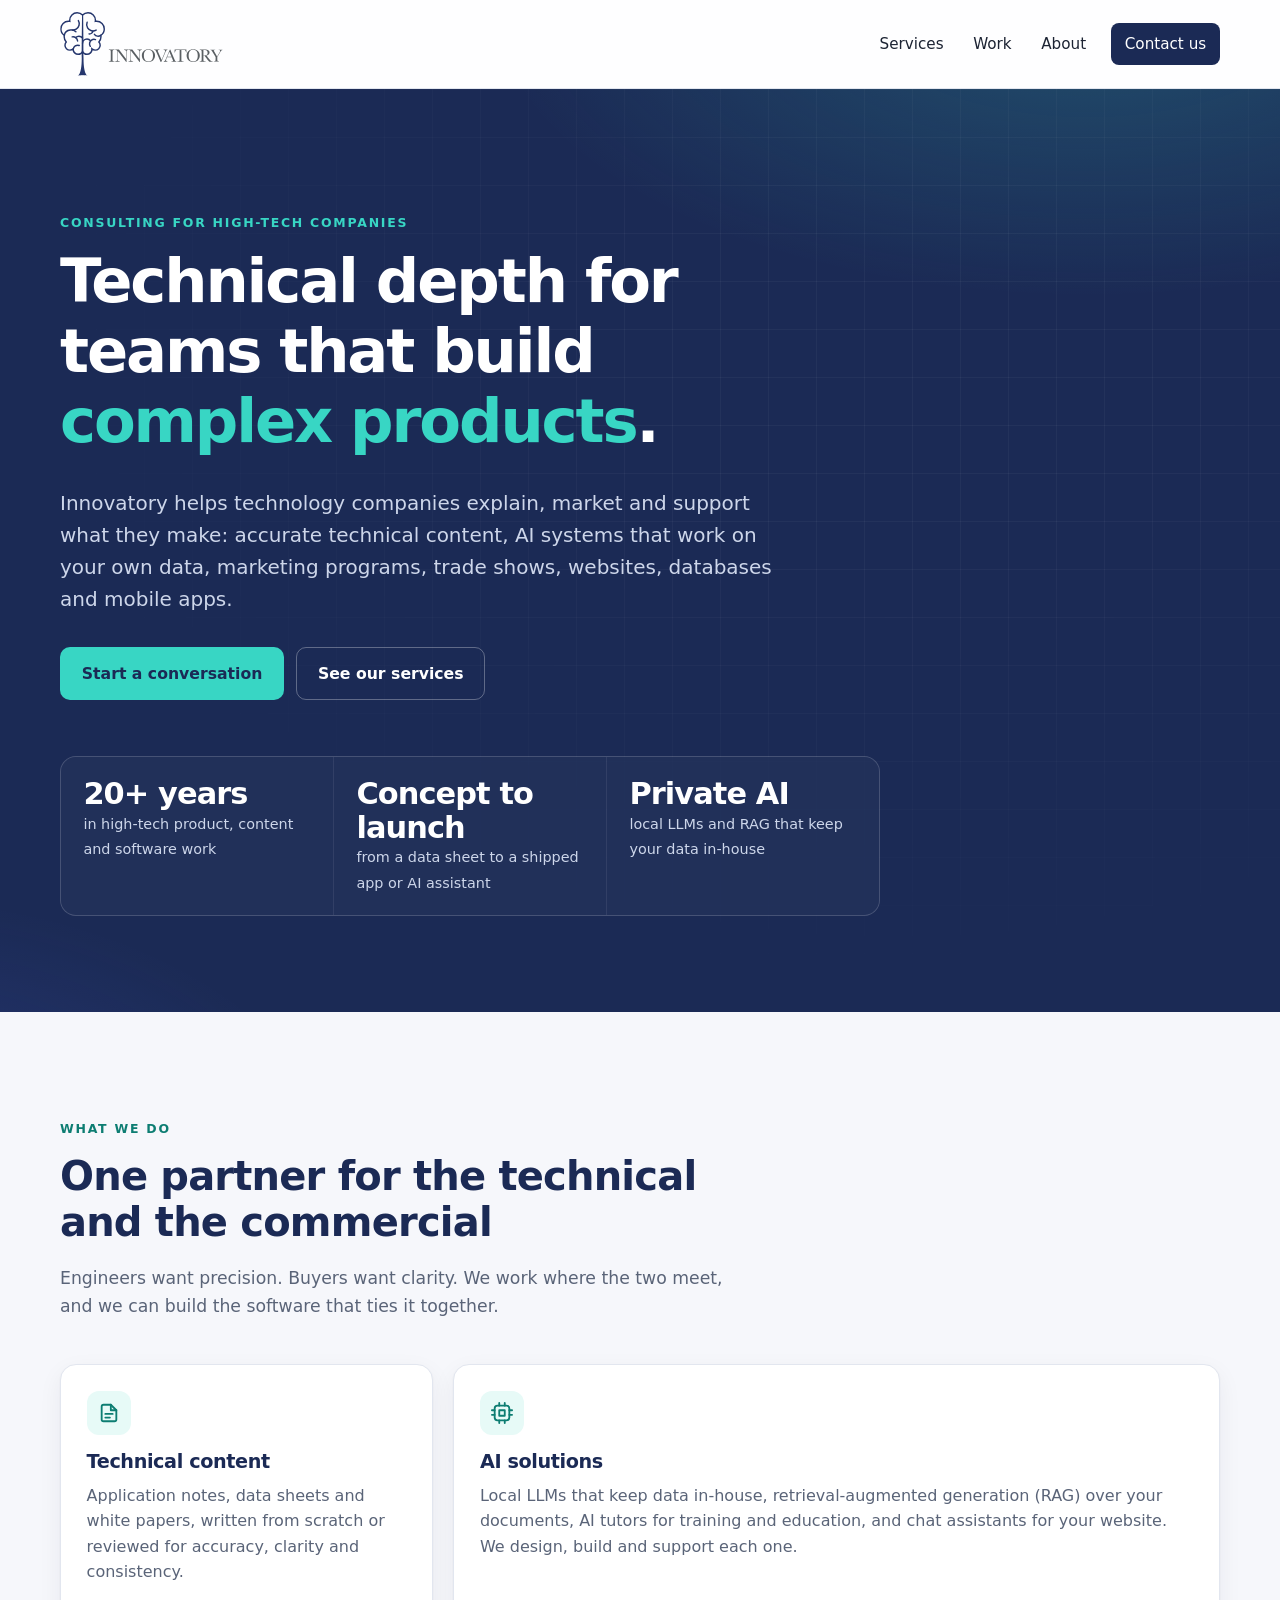
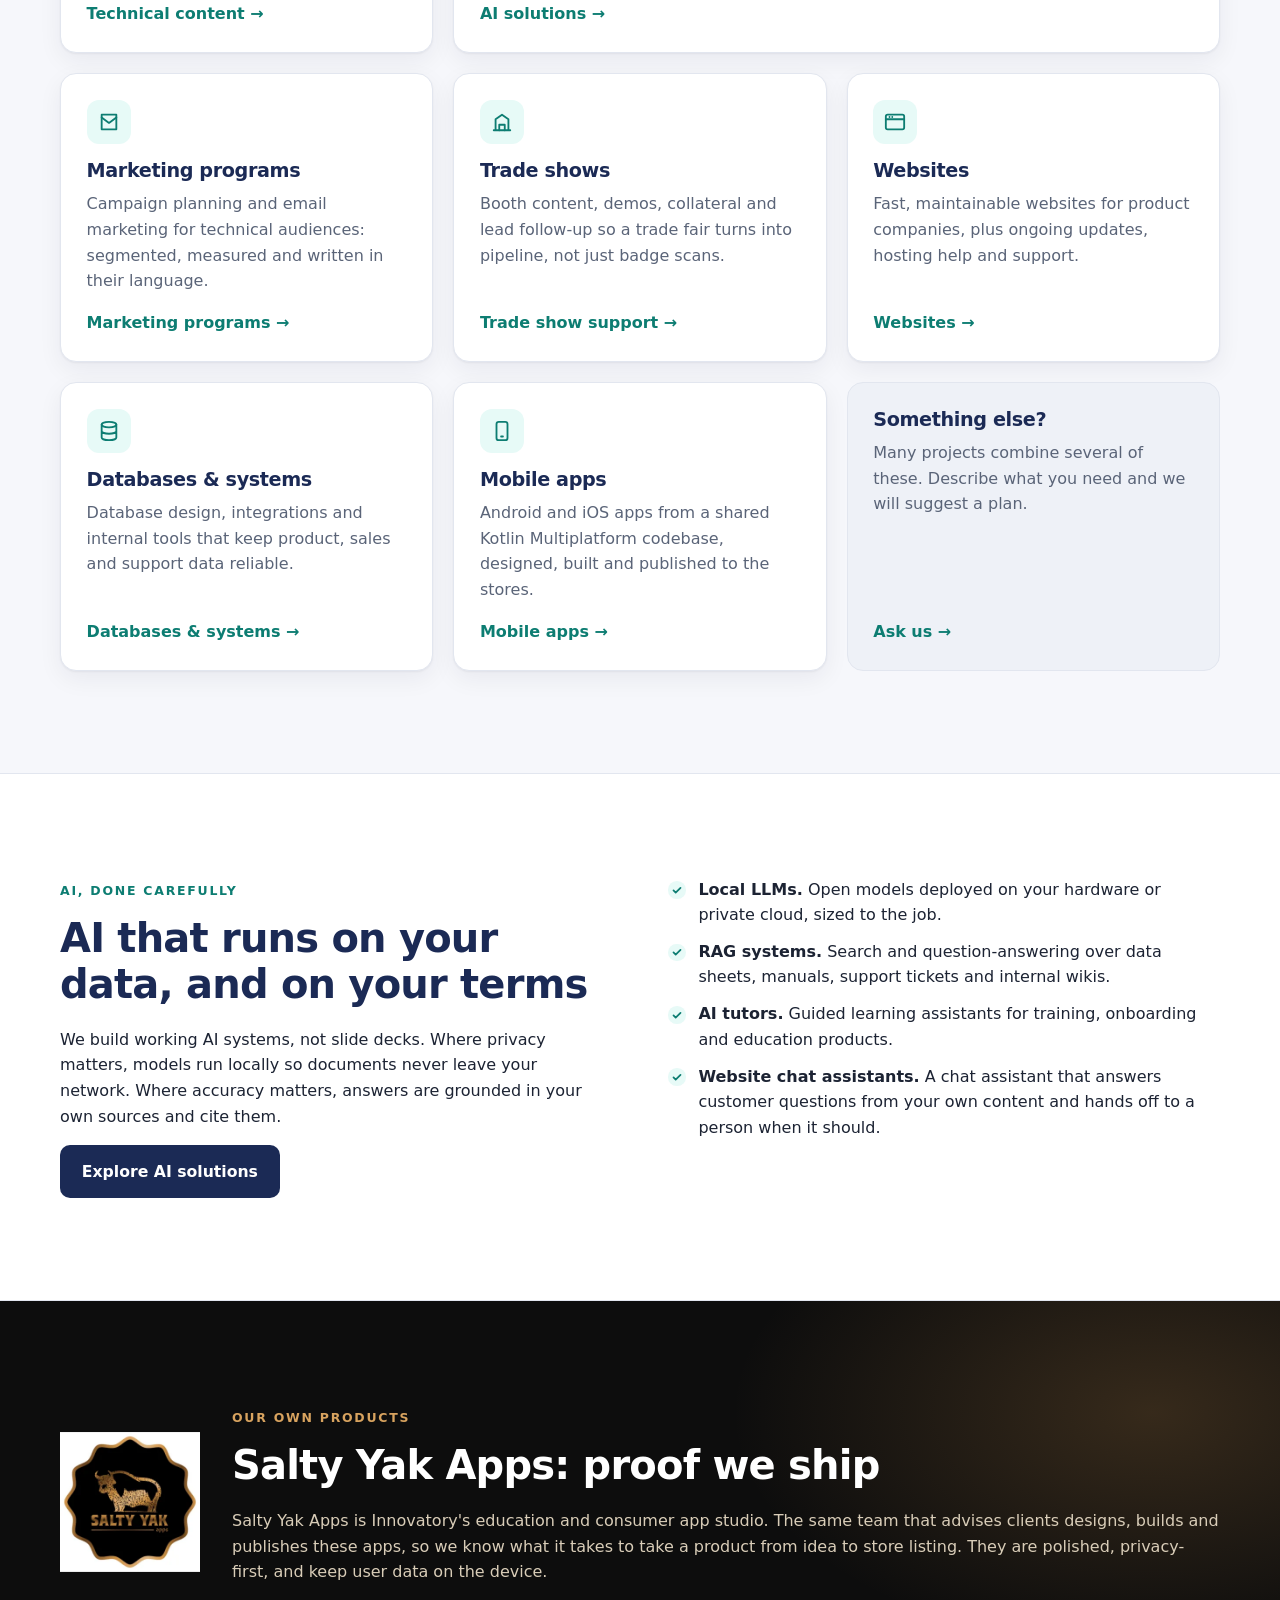
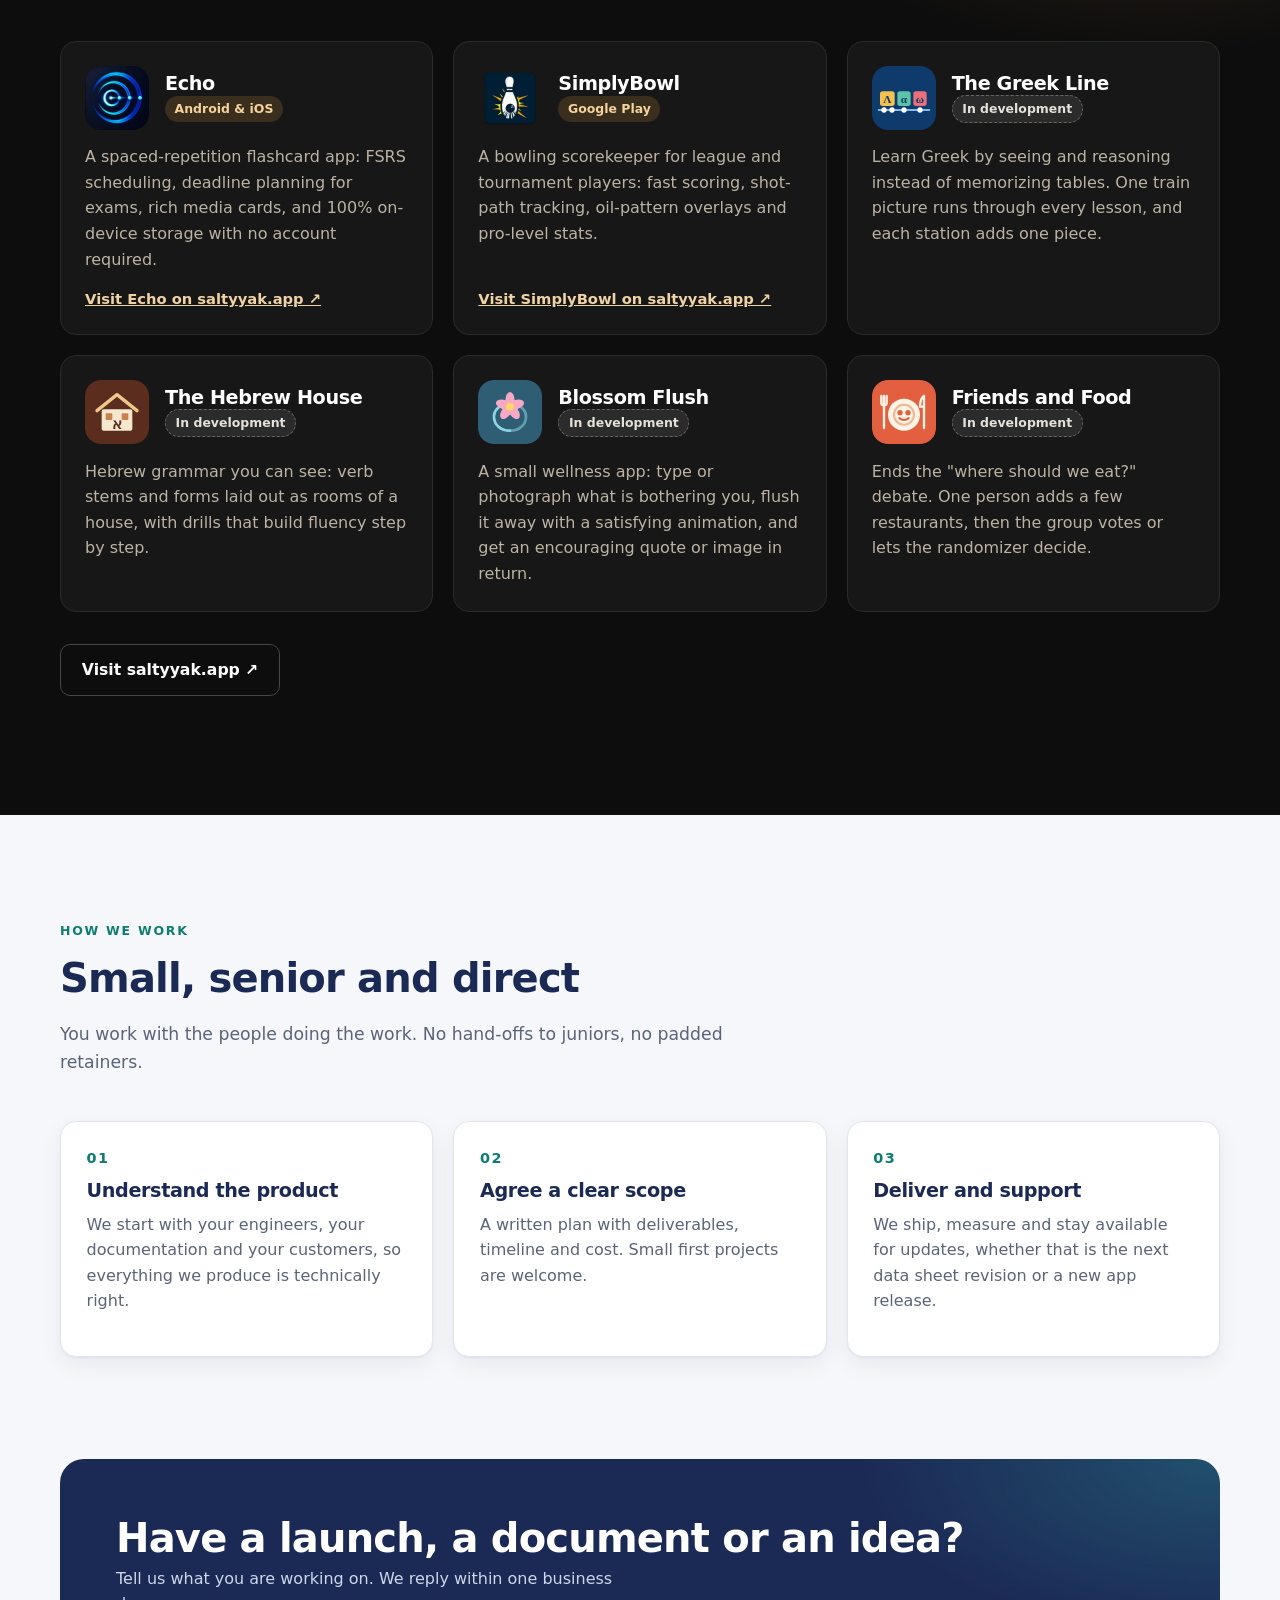
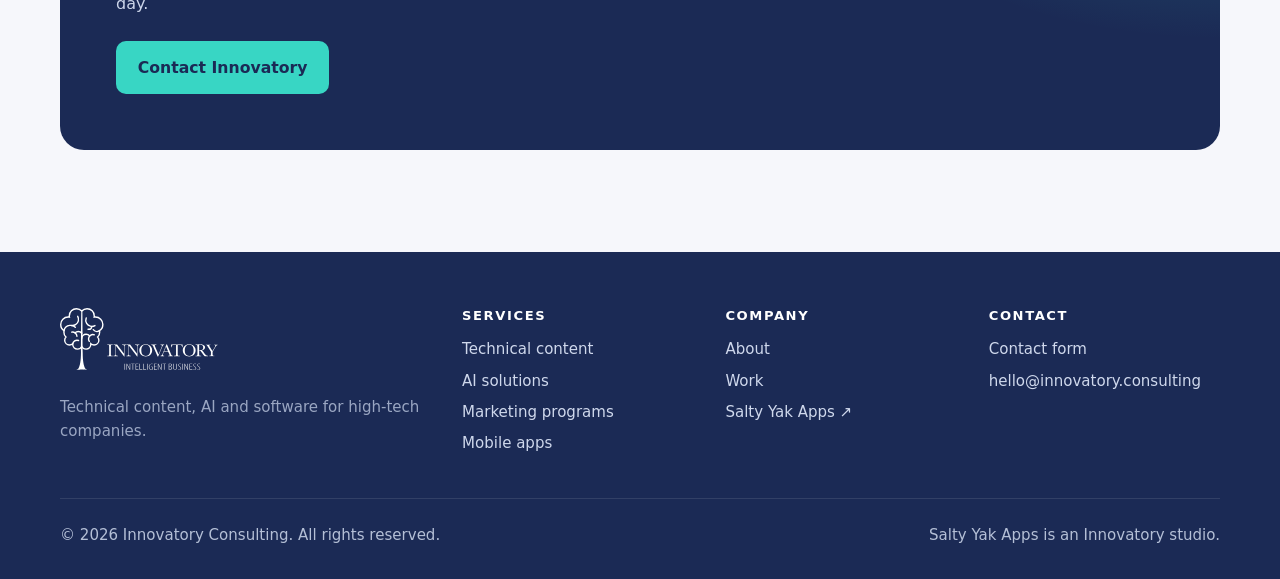
==== commit 7be4db16: "Use the Innovatory brain-tree logo and brand navy Header shows the color logo, footer a white versio" ====
--- a/index.html
+++ b/index.html
@@ -7,6 +7,7 @@
   <meta name="description" content="Innovatory Consulting helps high-end technology companies with technical content, AI solutions, marketing programs, trade shows, websites, databases and mobile apps. 20+ years of experience.">
   <link rel="canonical" href="https://innovatory.consulting/">
   <link rel="icon" href="/favicon.svg" type="image/svg+xml">
+  <link rel="apple-touch-icon" href="/apple-touch-icon.png">
   <meta property="og:title" content="Innovatory Consulting">
   <meta property="og:description" content="Technical content, AI and software for high-tech companies.">
   <meta property="og:type" content="website">
@@ -18,7 +19,7 @@
   <a class="skip" href="#main">Skip to content</a>
   <header class="site-header">
     <div class="container">
-      <a class="brand" href="/"><img src="/favicon.svg" alt="" width="32" height="32"><span>Innovatory<small>Consulting</small></span></a>
+      <a class="brand" href="/" aria-label="Innovatory home"><img src="/assets/img/logo.svg" alt="Innovatory" width="140" height="55"></a>
       <button class="nav-toggle" aria-label="Open menu" aria-expanded="false" aria-controls="nav"><span></span></button>
       <nav class="nav" id="nav" aria-label="Main">
         <a href="/services/">Services</a>
@@ -210,7 +211,7 @@
     <div class="container">
       <div class="footer-grid">
         <div>
-          <a class="brand" href="/"><img src="/favicon.svg" alt="" width="32" height="32"><span>Innovatory<small>Consulting</small></span></a>
+          <a class="brand" href="/" aria-label="Innovatory home"><img src="/assets/img/logo-white-tag.svg" alt="Innovatory, Intelligent Business" width="170" height="69"></a>
           <p>Technical content, AI and software for high-tech companies.</p>
         </div>
         <div><h4>Services</h4><ul>
--- a/assets/css/site.css
+++ b/assets/css/site.css
@@ -1,7 +1,7 @@
 /* Innovatory Consulting — site styles. No build step; edit directly. */
 :root {
-  --ink: #0b1630;
-  --ink-2: #132447;
+  --ink: #1b2a55;   /* deep shade of the logo navy #25366D */
+  --ink-2: #25366d;
   --accent: #38d6c4;
   --accent-ink: #0d7d72;
   --text: #1c2333;
@@ -16,7 +16,7 @@
 }
 
 *, *::before, *::after { box-sizing: border-box; }
-html { scroll-behavior: smooth; scroll-padding-top: 88px; }
+html { scroll-behavior: smooth; scroll-padding-top: 96px; }
 @media (prefers-reduced-motion: reduce) { html { scroll-behavior: auto; } }
 body { margin: 0; font-family: var(--font); color: var(--text); background: var(--bg); line-height: 1.6; -webkit-font-smoothing: antialiased; }
 img { max-width: 100%; display: block; }
@@ -32,10 +32,10 @@
 
 /* Header */
 .site-header { position: sticky; top: 0; z-index: 50; background: rgb(255 255 255 / 85%); backdrop-filter: saturate(1.6) blur(12px); border-bottom: 1px solid var(--line); }
-.site-header .container { display: flex; align-items: center; justify-content: space-between; height: 68px; }
+.site-header .container { display: flex; align-items: center; justify-content: space-between; height: 76px; }
 .brand { display: flex; align-items: center; gap: .6rem; text-decoration: none; color: var(--ink); font-weight: 700; font-size: 1.08rem; letter-spacing: -0.01em; }
-.brand img { width: 32px; height: 32px; }
-.brand small { display: block; font-weight: 500; font-size: .72rem; color: var(--muted); letter-spacing: .08em; text-transform: uppercase; line-height: 1; }
+.brand img { height: 52px; width: auto; }
+@media (min-width: 821px) { .site-header .container { height: 88px; } .brand img { height: 64px; } .site-footer .brand img { height: 72px; } }
 .nav { display: flex; align-items: center; gap: .25rem; }
 .nav a { color: var(--text); text-decoration: none; font-weight: 500; font-size: .95rem; padding: .5rem .8rem; border-radius: 8px; }
 .nav a:hover { background: #eef1f7; }
@@ -46,7 +46,7 @@
 .nav-toggle span::before { position: absolute; top: -6px; } .nav-toggle span::after { position: absolute; top: 6px; }
 @media (max-width: 820px) {
   .nav-toggle { display: block; }
-  .nav { display: none; position: absolute; top: 68px; left: 0; right: 0; background: #fff; flex-direction: column; align-items: stretch; padding: .75rem 1.25rem 1.25rem; border-bottom: 1px solid var(--line); box-shadow: var(--shadow); }
+  .nav { display: none; position: absolute; top: 76px; left: 0; right: 0; background: #fff; flex-direction: column; align-items: stretch; padding: .75rem 1.25rem 1.25rem; border-bottom: 1px solid var(--line); box-shadow: var(--shadow); }
   .nav.open { display: flex; }
   .nav a { padding: .8rem; }
   .nav .btn { margin: .5rem 0 0; text-align: center; }
@@ -84,7 +84,7 @@
 
 /* Facts strip */
 .facts { display: grid; grid-template-columns: repeat(3, 1fr); gap: 1px; background: rgb(255 255 255 / 10%); border: 1px solid rgb(255 255 255 / 10%); border-radius: var(--radius); overflow: hidden; margin-top: 3.5rem; max-width: 820px; }
-.facts div { background: rgb(11 22 48 / 70%); padding: 1.25rem 1.4rem; }
+.facts div { background: rgb(27 42 85 / 70%); padding: 1.25rem 1.4rem; }
 .facts strong { display: block; color: #fff; font-size: 1.9rem; letter-spacing: -0.03em; line-height: 1.1; }
 .facts span { font-size: .9rem; }
 @media (max-width: 640px) { .facts { grid-template-columns: 1fr; } }
@@ -190,8 +190,8 @@
 .footer-grid { display: grid; grid-template-columns: 1.6fr 1fr 1fr 1fr; gap: 2rem; }
 .footer-grid h4 { color: #fff; font-size: .82rem; letter-spacing: .12em; text-transform: uppercase; margin-bottom: .9rem; }
 .footer-grid ul { list-style: none; padding: 0; margin: 0; display: grid; gap: .45rem; }
-.site-footer .brand { color: #fff; margin-bottom: .8rem; }
-.site-footer .brand small { color: #9aa6c2; }
+.site-footer .brand { display: inline-block; margin-bottom: 1rem; }
+.site-footer .brand img { height: 64px; }
 .footer-bottom { color: #b4bfd6; border-top: 1px solid rgb(255 255 255 / 10%); margin-top: 2.5rem; padding-top: 1.5rem; display: flex; flex-wrap: wrap; justify-content: space-between; gap: 1rem; }
 @media (max-width: 1000px) { .footer-grid { grid-template-columns: 1fr 1fr; } }
 @media (max-width: 520px) { .footer-grid { grid-template-columns: 1fr; } }
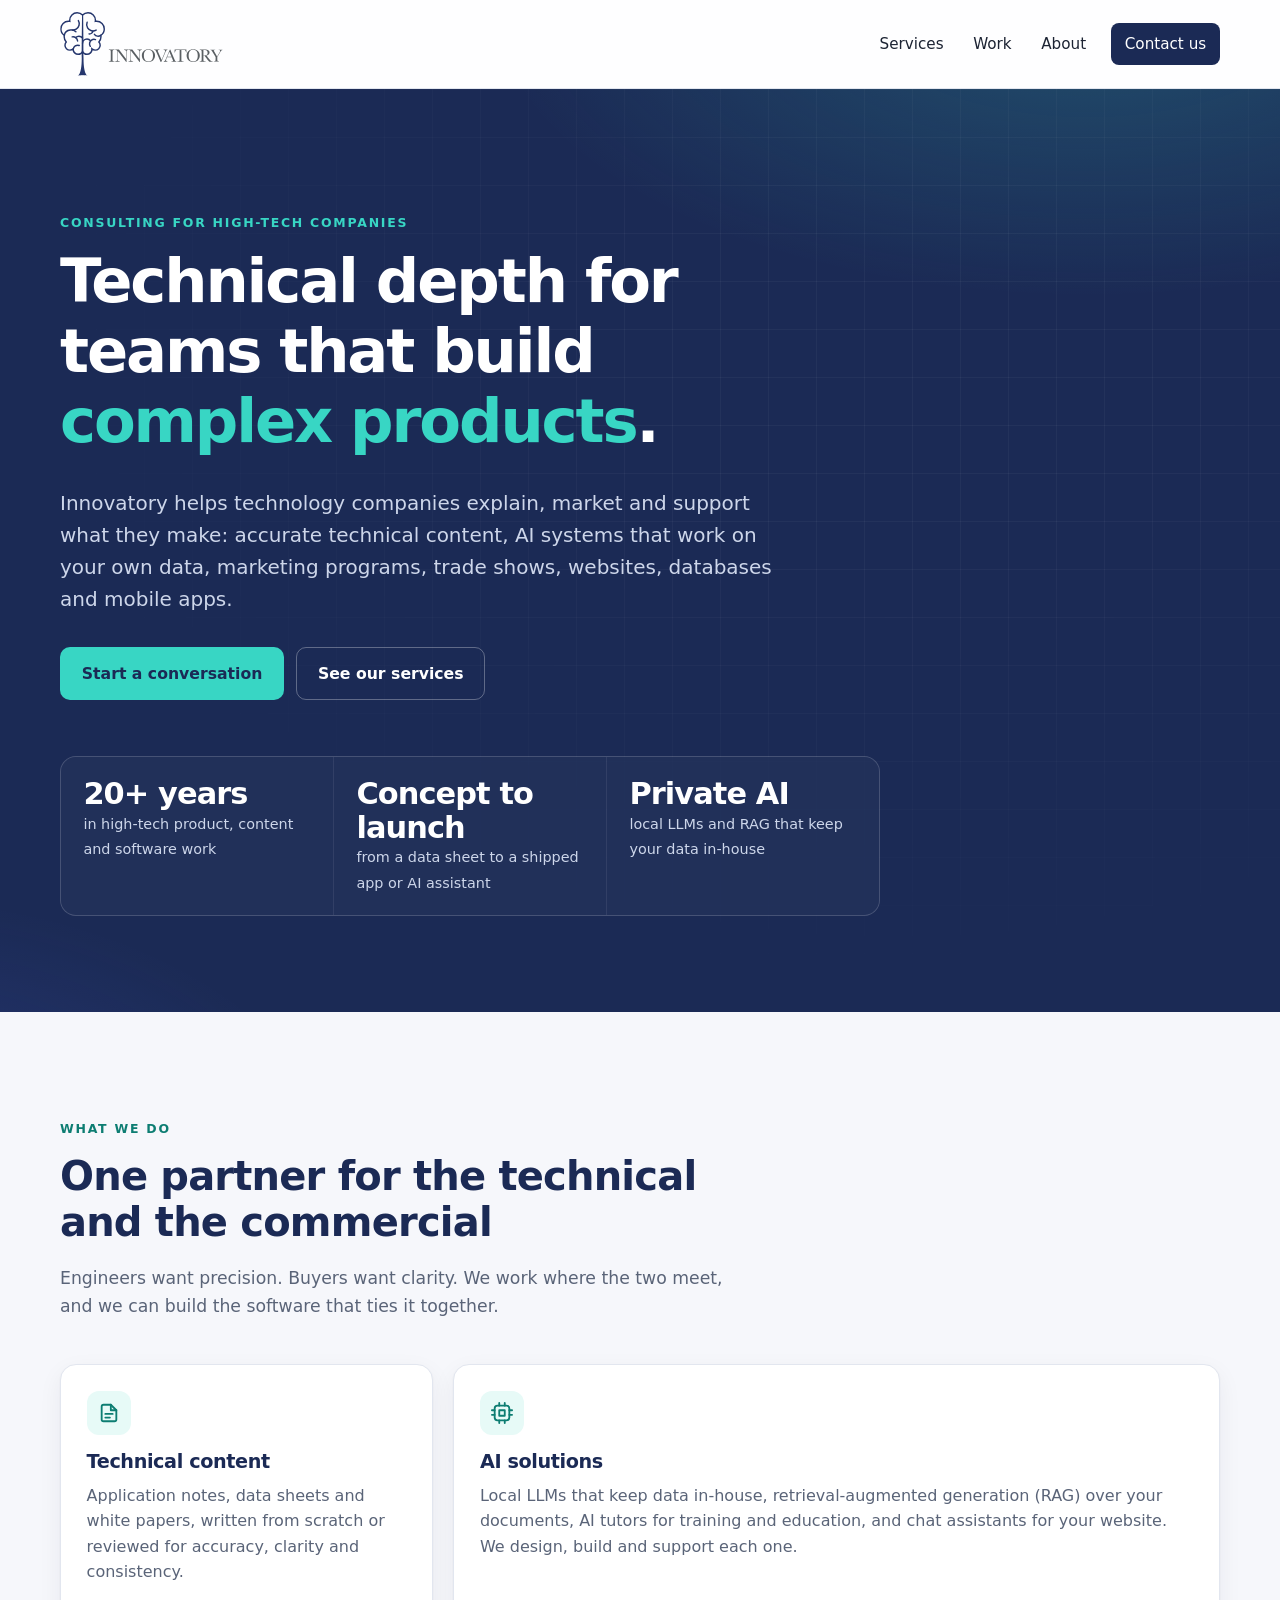
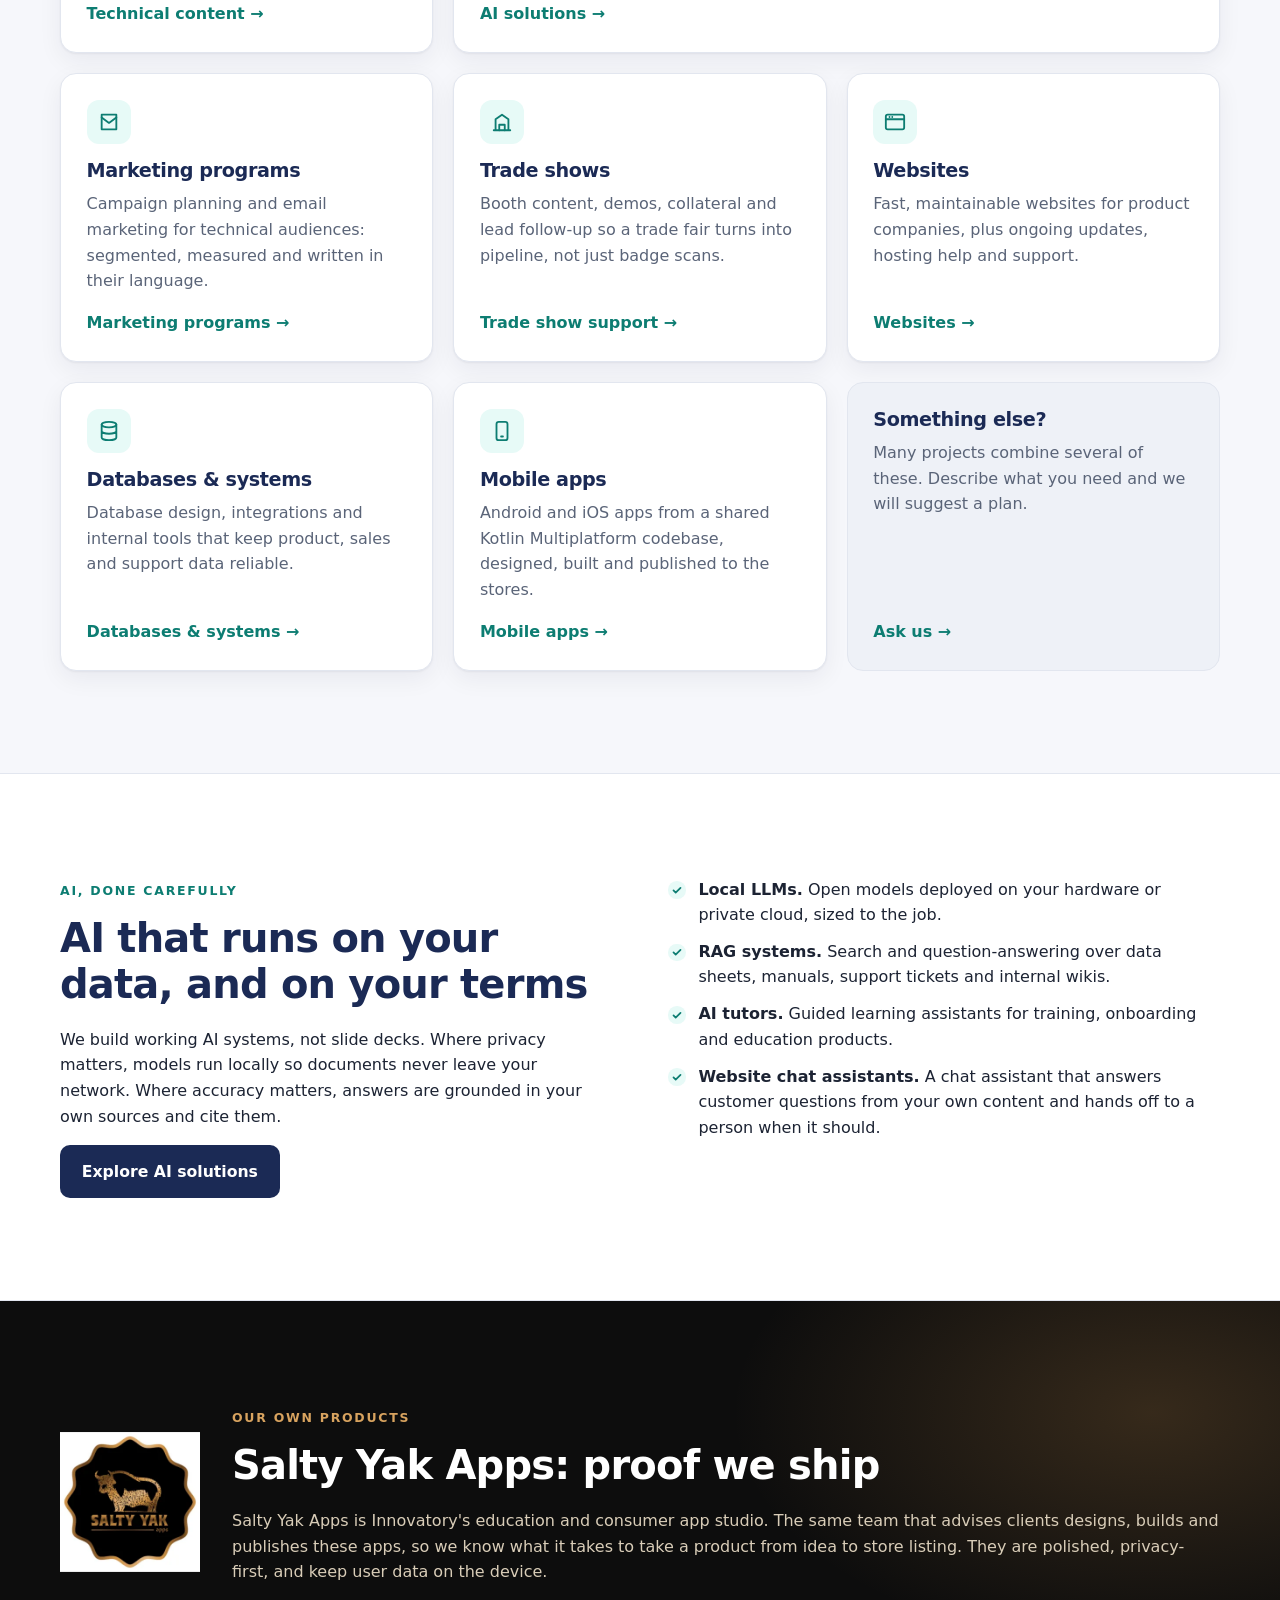
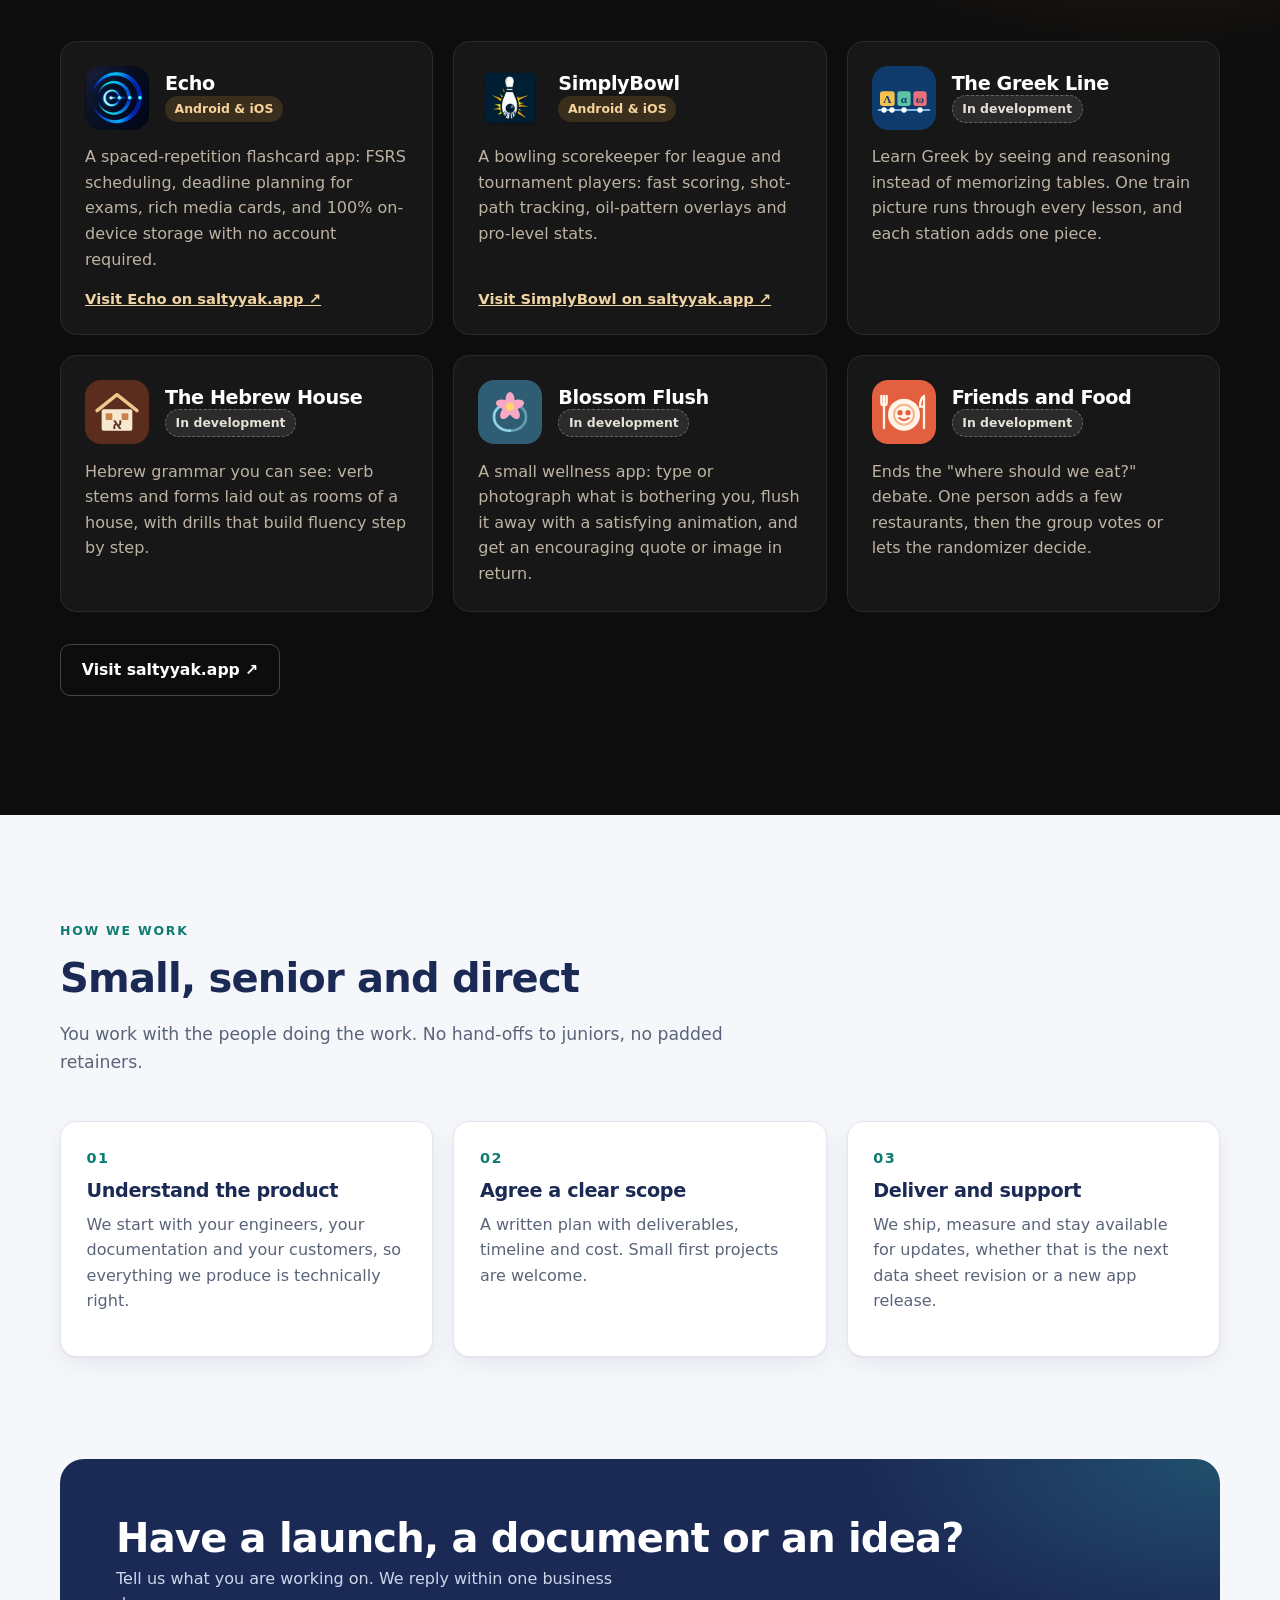
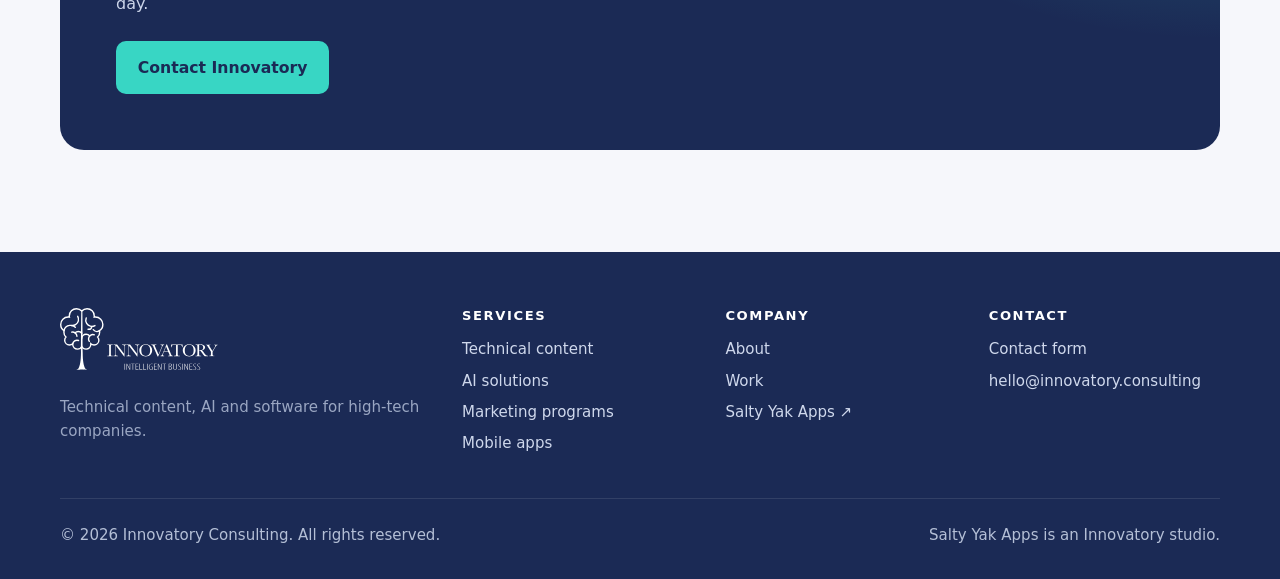
==== commit c9be15d7: "List SimplyBowl as available on Android and iOS Amp-Thread-ID: https://ampcode.com/threads/T-01a21d8" ====
--- a/index.html
+++ b/index.html
@@ -141,7 +141,7 @@
             <div class="links"><a href="https://saltyyak.app/echo/" rel="noopener">Visit Echo on saltyyak.app ↗</a></div>
           </article>
           <article class="app-card">
-            <header><img src="/assets/img/simplybowl-icon.webp" alt="" width="64" height="64" loading="lazy"><div><h3>SimplyBowl</h3><span class="tag">Google Play</span></div></header>
+            <header><img src="/assets/img/simplybowl-icon.webp" alt="" width="64" height="64" loading="lazy"><div><h3>SimplyBowl</h3><span class="tag">Android &amp; iOS</span></div></header>
             <p>A bowling scorekeeper for league and tournament players: fast scoring, shot-path tracking, oil-pattern overlays and pro-level stats.</p>
             <div class="links"><a href="https://saltyyak.app/simplybowl/" rel="noopener">Visit SimplyBowl on saltyyak.app ↗</a></div>
           </article>
